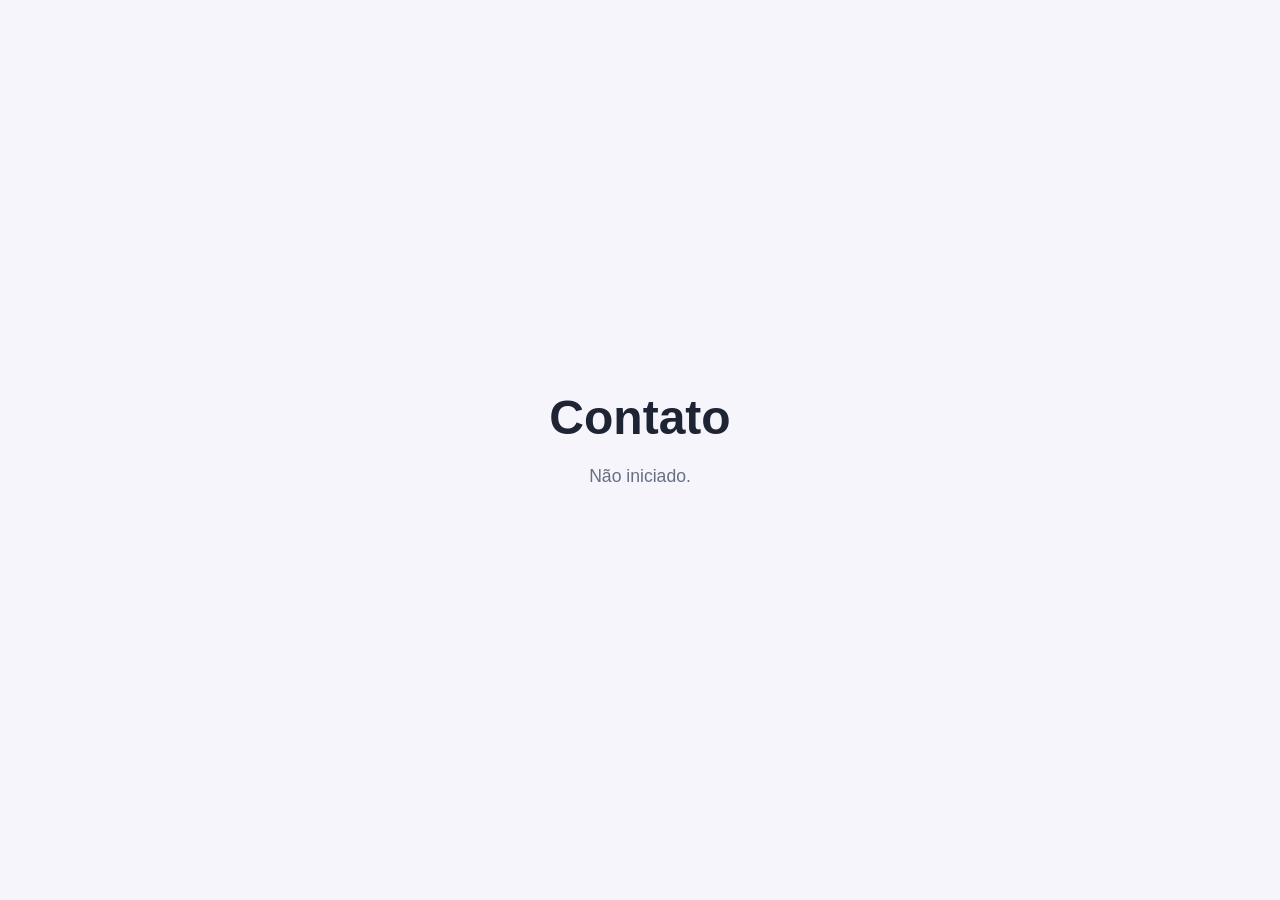
==== contato.html @ c841e660 "pastas de estrutura criadas, renomeação de algumas tags feitas no css e atualizando um pouquinho do " ====
<!DOCTYPE html>
<html lang="pt-BR">
  <head>
    <meta charset="UTF-8" />
    <meta name="viewport" content="width=device-width, initial-scale=1.0" />
    <title>Contato | INCLUI</title>
    <link rel="stylesheet" href="css/style.css" />
  </head>
  <body>
    <main class="pagina-em-construcao">
      <div class="container">
        <h1>Contato</h1>
        <p>Não iniciado.</p>
      </div>
    </main>
  </body>
</html>
---- css/style.css ----
:root {
  --fundo: #f5f5fb;
  --superficie: #ffffff;
  --superficie-alt: #eff4ff;
  --primaria: #4b5ef8;
  --primaria-escura: #2f3ccd;
  --secundaria: #8d70ff;
  --texto: #1e2433;
  --muted: #667085;
  --borda: #e6e8f0;
  --sucesso: #2aa876;
  --sombra: 0 20px 45px rgba(42, 53, 91, 0.08);
}

* { box-sizing: border-box; }
html { scroll-behavior: smooth; }
body {
  margin: 0;
  font-family: Arial, Helvetica, sans-serif;
  background: var(--fundo);
  color: var(--texto);
  line-height: 1.6;
}

a { color: inherit; text-decoration: none; }
img { max-width: 100%; display: block; }
button, input, textarea { font: inherit; }

.container {
  width: min(1120px, calc(100% - 32px));
  margin: 0 auto;
}

.cabecalho {
  position: sticky;
  top: 0;
  z-index: 10;
  background: rgba(255,255,255,0.9);
  backdrop-filter: blur(12px);
  border-bottom: 1px solid var(--borda);
}

.barra-navegacao {
  display: flex;
  align-items: center;
  justify-content: space-between;
  min-height: 82px;
  gap: 20px;
}

.marca {
  display: inline-flex;
  align-items: center;
  gap: 10px;
  font-weight: 800;
  font-size: 1.6rem;
  color: var(--texto);
}

.marca-simbolo {
  width: 22px;
  height: 22px;
  border-radius: 8px;
  background: linear-gradient(135deg, var(--primaria), var(--secundaria));
  display: inline-flex;
  align-items: center;
  justify-content: center;
  color: white;
  font-size: 0.75rem;
}

.links-navegacao {
  display: flex;
  align-items: center;
  gap: 24px;
  flex-wrap: wrap;
}

.links-navegacao a {
  color: var(--muted);
  font-weight: 600;
}

.links-navegacao a:hover,
.links-navegacao a.ativo {
  color: var(--primaria-escura);
}

.botao-navegacao {
  display: inline-flex;
  align-items: center;
  justify-content: center;
  padding: 0.9rem 1.35rem;
  border-radius: 999px;
  font-weight: 700;
  background: var(--primaria);
  color: #fff;
  border: 0;
  box-shadow: var(--sombra);
}

.secao-principal {
  padding: 72px 0 56px;
  background: linear-gradient(180deg, #ffffff 0%, #f3f6ff 100%);
}

.grade-principal {
  display: grid;
  grid-template-columns: 1.1fr 0.9fr;
  gap: 40px;
  align-items: center;
}

.chamada {
  display: inline-block;
  font-size: 0.8rem;
  letter-spacing: 0.12em;
  text-transform: uppercase;
  color: var(--primaria);
  font-weight: 700;
  margin-bottom: 18px;
}

h1, h2, h3, h4 {
  margin: 0 0 16px;
  line-height: 1.1;
}

.titulo-principal {
  font-size: clamp(2.7rem, 5vw, 4.5rem);
  letter-spacing: -0.06em;
}

.texto-principal {
  font-size: 1.08rem;
  color: var(--muted);
  max-width: 56ch;
  margin-bottom: 28px;
}

.acoes {
  display: flex;
  flex-wrap: wrap;
  gap: 14px;
  margin-bottom: 20px;
}

.botao-primario, .botao-secundario {
  display: inline-flex;
  align-items: center;
  justify-content: center;
  min-height: 52px;
  padding: 0 22px;
  border-radius: 14px;
  font-weight: 700;
  transition: transform 0.2s ease;
}

.botao-primario {
  background: var(--primaria);
  color: #fff;
}

.botao-secundario {
  border: 1px solid var(--borda);
  background: var(--superficie);
  color: var(--texto);
}

.botao-primario:hover, .botao-secundario:hover, .botao-navegacao:hover {
  transform: translateY(-1px);
}

.nota-inline {
  display: inline-flex;
  align-items: center;
  gap: 10px;
  color: var(--muted);
  font-size: 0.92rem;
}

.check {
  width: 22px;
  height: 22px;
  border-radius: 50%;
  background: #edf9f3;
  color: var(--sucesso);
  display: inline-flex;
  align-items: center;
  justify-content: center;
  font-weight: 700;
}

.area-visual {
  position: relative;
  background: linear-gradient(135deg, rgba(75,94,248,0.12), rgba(141,112,255,0.18));
  border: 1px solid rgba(75,94,248,0.08);
  border-radius: 28px;
  padding: 26px;
  min-height: 470px;
  box-shadow: var(--sombra);
}

.painel-central {
  background: var(--superficie);
  border: 1px solid var(--borda);
  border-radius: 22px;
  padding: 24px;
  position: absolute;
  left: 50%;
  top: 50%;
  transform: translate(-50%, -50%);
  width: min(82%, 360px);
  box-shadow: var(--sombra);
}

.painel-superior {
  display: flex;
  justify-content: space-between;
  align-items: center;
  margin-bottom: 20px;
}

.selo {
  background: #eef2ff;
  color: var(--primaria);
  padding: 6px 10px;
  border-radius: 999px;
  font-size: 0.72rem;
  font-weight: 700;
}

.status {
  display: inline-flex;
  align-items: center;
  gap: 8px;
  background: #ecfaf3;
  color: var(--sucesso);
  padding: 6px 10px;
  border-radius: 999px;
  font-size: 0.72rem;
  font-weight: 700;
}

.status::before {
  content: "";
  width: 8px;
  height: 8px;
  border-radius: 50%;
  background: var(--sucesso);
}

.ilustracao {
  height: 180px;
  border-radius: 18px;
  background: linear-gradient(180deg, #f5e9ff 0%, #dfe9ff 100%);
  position: relative;
  overflow: hidden;
}

.ilustracao::before {
  content: "";
  position: absolute;
  width: 150px;
  height: 150px;
  background: rgba(255,255,255,0.55);
  border-radius: 50%;
  top: 22px;
  left: 50%;
  transform: translateX(-50%);
}

.ilustracao::after {
  content: "";
  position: absolute;
  width: 220px;
  height: 110px;
  background: rgba(130, 136, 255, 0.28);
  border-radius: 50% 50% 0 0;
  bottom: -16px;
  left: 50%;
  transform: translateX(-50%);
}

.pessoa {
  position: absolute;
  bottom: 16px;
  width: 78px;
  height: 104px;
  border-radius: 20px 20px 14px 14px;
  background: linear-gradient(180deg, #7c8bff, #5b63e8);
}

.pessoa-esquerda { left: 92px; transform: rotate(-9deg); }
.pessoa-direita { right: 92px; transform: rotate(8deg); }
.pessoa::before {
  content: "";
  position: absolute;
  top: -28px;
  left: 18px;
  width: 42px;
  height: 42px;
  background: #f3d1be;
  border-radius: 50%;
}

.titulo-cartao {
  margin: 18px 0 8px;
  font-size: 1.04rem;
  text-align: center;
}

.texto-cartao {
  margin: 0;
  text-align: center;
  color: var(--muted);
  font-size: 0.82rem;
}

.cartao-flutuante {
  position: absolute;
  background: var(--superficie);
  border: 1px solid var(--borda);
  border-radius: 14px;
  padding: 12px 14px;
  box-shadow: var(--sombra);
  display: flex;
  gap: 10px;
  align-items: center;
}

.cartao-esquerdo { top: 28px; right: 18px; }
.cartao-direito { left: 18px; bottom: 42px; }

.icone-flutuante {
  width: 34px;
  height: 34px;
  border-radius: 10px;
  background: #eef2ff;
  color: var(--primaria);
  display: grid;
  place-items: center;
  font-weight: 700;
}

.texto-flutuante strong { display: block; }
.texto-flutuante small { color: var(--muted); }

.secao {
  padding: 72px 0;
}

.fundo-branco { background: #fff; }

.cabecalho-secao {
  display: flex;
  align-items: end;
  justify-content: space-between;
  gap: 24px;
  margin-bottom: 28px;
}

.titulo-secao {
  font-size: clamp(2rem, 3vw, 3rem);
  letter-spacing: -0.05em;
}

.texto-secao {
  max-width: 48ch;
  color: var(--muted);
}

.grade-três {
  display: grid;
  grid-template-columns: repeat(3, minmax(0, 1fr));
  gap: 20px;
}

.cartao-destaque,
.cartao-solucao {
  background: var(--superficie);
  border: 1px solid var(--borda);
  border-radius: 20px;
  box-shadow: 0 10px 25px rgba(42,53,91,0.03);
}

.cartao-destaque {
  padding: 24px;
}

.icone-caixa {
  width: 52px;
  height: 52px;
  border-radius: 14px;
  display: grid;
  place-items: center;
  font-weight: 800;
  margin-bottom: 18px;
}

.purple { background: #ebe8ff; color: var(--primaria); }
.orange { background: #fff0e7; color: #e68a42; }
.green { background: #eafaf2; color: var(--sucesso); }

.cartao-destaque h3 { font-size: 1.2rem; }
.cartao-destaque p { margin: 0; color: var(--muted); }

.grade-solucoes {
  display: grid;
  grid-template-columns: repeat(2, minmax(0, 1fr));
  gap: 22px;
}

.cartao-solucao {
  padding: 26px;
}

.cartao-solucao h3 { margin-bottom: 12px; }
.cartao-solucao p { margin: 0 0 18px; color: var(--muted); }

.meta-solucoes {
  display: flex;
  gap: 12px;
  flex-wrap: wrap;
  color: var(--primaria-escura);
  font-weight: 700;
  font-size: 0.9rem;
}

.pagina-em-construcao {
  min-height: 100vh;
  display: grid;
  place-items: center;
  text-align: center;
  padding: 40px 20px;
}

.pagina-em-construcao h1 {
  font-size: clamp(2rem, 5vw, 3rem);
  margin-bottom: 12px;
}

.pagina-em-construcao p {
  font-size: 1.1rem;
  color: var(--muted);
}

.rodape {
  background: #111827;
  color: rgba(255,255,255,0.8);
  padding: 28px 0;
}

.conteudo-rodape {
  display: flex;
  justify-content: space-between;
  align-items: center;
  gap: 16px;
  flex-wrap: wrap;
}

.links-rodape {
  display: flex;
  gap: 20px;
  flex-wrap: wrap;
}

@media (max-width: 900px) {
  .grade-principal,
  .grade-três,
  .grade-solucoes {
    grid-template-columns: 1fr;
  }

  .cabecalho-secao {
    flex-direction: column;
    align-items: flex-start;
  }

  .links-navegacao {
    display: none;
  }
}

@media (max-width: 560px) {
  .secao-principal { padding-top: 48px; }
  .acoes { flex-direction: column; }
  .botao-primario, .botao-secundario, .botao-navegacao { width: 100%; }
  .painel-central { width: min(88%, 330px); }
  .cartao-esquerdo { top: 18px; right: 10px; }
  .cartao-direito { left: 10px; bottom: 20px; }
}
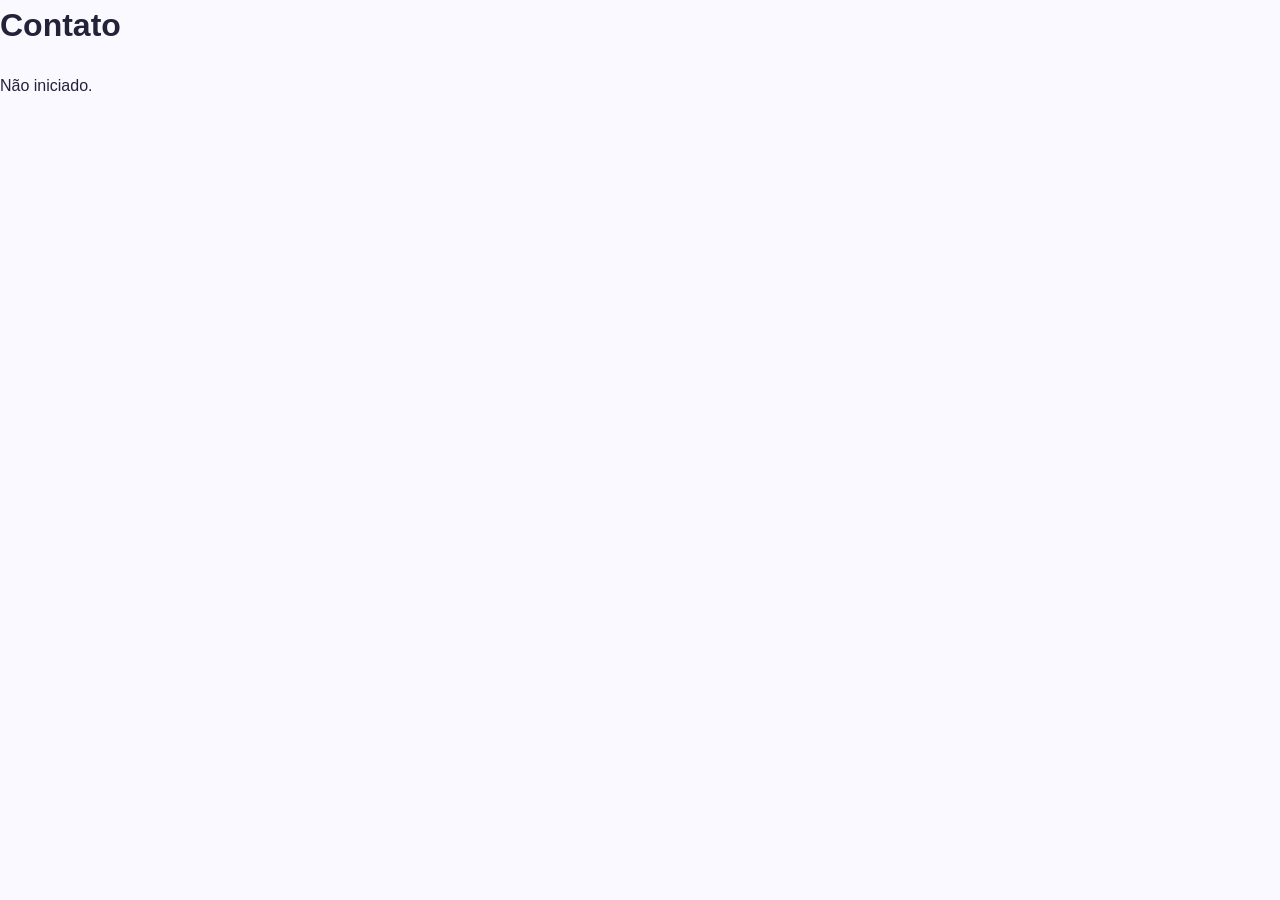
==== commit 19a91e72: "subindo modo escuro validado e funcionando" ====
--- a/contato.html
+++ b/contato.html
@@ -13,5 +13,6 @@
         <p>Não iniciado.</p>
       </div>
     </main>
+    <script src="js/script.js"></script>
   </body>
 </html>
--- a/css/style.css
+++ b/css/style.css
@@ -1,492 +1,2590 @@
 :root {
-  --fundo: #f5f5fb;
+  color-scheme: light;
+  --fundo: #faf9ff;
+  --fundo-alternado: #f1eff9;
   --superficie: #ffffff;
-  --superficie-alt: #eff4ff;
-  --primaria: #4b5ef8;
-  --primaria-escura: #2f3ccd;
-  --secundaria: #8d70ff;
-  --texto: #1e2433;
-  --muted: #667085;
-  --borda: #e6e8f0;
-  --sucesso: #2aa876;
-  --sombra: 0 20px 45px rgba(42, 53, 91, 0.08);
-}
-
-* { box-sizing: border-box; }
-html { scroll-behavior: smooth; }
+  --texto: #242239;
+  --texto-suave: #69677e;
+  --roxo: #7354db;
+  --roxo-escuro: #5738bd;
+  --lavanda: #f0edff;
+  --borda: #e9e6f3;
+  --verde: #268b69;
+  --sombra: 0 24px 70px rgba(49, 37, 100, 0.1);
+}
+
+* {
+  box-sizing: border-box;
+}
+
+html {
+  scroll-behavior: smooth;
+  scroll-padding-top: 100px;
+}
+
 body {
   margin: 0;
-  font-family: Arial, Helvetica, sans-serif;
   background: var(--fundo);
   color: var(--texto);
-  line-height: 1.6;
-}
-
-a { color: inherit; text-decoration: none; }
-img { max-width: 100%; display: block; }
-button, input, textarea { font: inherit; }
-
-.container {
-  width: min(1120px, calc(100% - 32px));
-  margin: 0 auto;
-}
-
-.cabecalho {
+  font: 16px/1.6 "DM Sans", Arial, sans-serif;
+  -webkit-font-smoothing: antialiased;
+}
+
+body,
+button,
+input,
+textarea {
+  font-family: "DM Sans", Arial, sans-serif;
+}
+
+a {
+  color: inherit;
+  text-decoration: none;
+}
+
+button,
+input,
+textarea {
+  font-size: inherit;
+}
+
+svg {
+  display: block;
+}
+
+a:focus-visible,
+button:focus-visible,
+input:focus-visible,
+textarea:focus-visible,
+summary:focus-visible,
+label:has(input:focus-visible) {
+  outline: 3px solid #aa96ff;
+  outline-offset: 4px;
+}
+
+.limite-secao {
+  width: min(1160px, calc(100% - 48px));
+  margin-inline: auto;
+}
+
+.link-pular {
+  position: fixed;
+  z-index: 20;
+  top: 12px;
+  left: 12px;
+  padding: 10px 16px;
+  transform: translateY(-160%);
+  border-radius: 10px;
+  background: var(--texto);
+  color: #fff;
+}
+
+.link-pular:focus {
+  transform: translateY(0);
+}
+
+.cabecalho-site {
   position: sticky;
+  z-index: 10;
   top: 0;
-  z-index: 10;
-  background: rgba(255,255,255,0.9);
-  backdrop-filter: blur(12px);
-  border-bottom: 1px solid var(--borda);
-}
-
-.barra-navegacao {
   display: flex;
+  min-height: 82px;
   align-items: center;
   justify-content: space-between;
-  min-height: 82px;
-  gap: 20px;
+  gap: 32px;
+  padding: 12px max(24px, calc((100vw - 1280px) / 2));
+  border-bottom: 1px solid rgba(233, 230, 243, .85);
+  background: rgba(255, 255, 255, .92);
+  backdrop-filter: blur(16px);
 }
 
 .marca {
   display: inline-flex;
+  flex: 0 0 auto;
+  align-items: center;
+}
+
+.navegacao-principal {
+  display: flex;
+  align-items: center;
+  justify-content: center;
+  gap: clamp(20px, 3.2vw, 46px);
+  color: #5f5d72;
+  font-size: .92rem;
+  font-weight: 600;
+}
+
+.navegacao-principal a,
+.link-cabecalho {
+  transition: color 180ms ease;
+}
+
+.navegacao-principal a:hover,
+.link-cabecalho:hover {
+  color: var(--roxo);
+}
+
+.link-cabecalho {
+  display: inline-flex;
+  align-items: center;
+  gap: 9px;
+  color: var(--roxo-escuro);
+  font-size: .9rem;
+  font-weight: 700;
+  white-space: nowrap;
+}
+
+.link-cabecalho span {
+  font-size: 1.2rem;
+}
+
+.secao-destaque {
+  display: grid;
+  min-height: 660px;
+  grid-template-columns: minmax(0, .92fr) minmax(0, 1.08fr);
+  align-items: center;
+  gap: clamp(48px, 7vw, 100px);
+  padding-block: 74px 92px;
+}
+
+.texto-destaque {
+  position: relative;
+  z-index: 1;
+}
+
+.chamada {
+  display: flex;
   align-items: center;
   gap: 10px;
-  font-weight: 800;
-  font-size: 1.6rem;
-  color: var(--texto);
-}
-
-.marca-simbolo {
-  width: 22px;
-  height: 22px;
-  border-radius: 8px;
-  background: linear-gradient(135deg, var(--primaria), var(--secundaria));
-  display: inline-flex;
-  align-items: center;
-  justify-content: center;
-  color: white;
-  font-size: 0.75rem;
-}
-
-.links-navegacao {
-  display: flex;
-  align-items: center;
-  gap: 24px;
-  flex-wrap: wrap;
-}
-
-.links-navegacao a {
-  color: var(--muted);
-  font-weight: 600;
-}
-
-.links-navegacao a:hover,
-.links-navegacao a.ativo {
-  color: var(--primaria-escura);
-}
-
-.botao-navegacao {
-  display: inline-flex;
-  align-items: center;
-  justify-content: center;
-  padding: 0.9rem 1.35rem;
-  border-radius: 999px;
+  margin: 0 0 20px;
+  color: var(--roxo);
+  font-size: .7rem;
   font-weight: 700;
-  background: var(--primaria);
-  color: #fff;
-  border: 0;
-  box-shadow: var(--sombra);
-}
-
-.secao-principal {
-  padding: 72px 0 56px;
-  background: linear-gradient(180deg, #ffffff 0%, #f3f6ff 100%);
-}
-
-.grade-principal {
-  display: grid;
-  grid-template-columns: 1.1fr 0.9fr;
-  gap: 40px;
-  align-items: center;
-}
-
-.chamada {
-  display: inline-block;
-  font-size: 0.8rem;
-  letter-spacing: 0.12em;
-  text-transform: uppercase;
-  color: var(--primaria);
+  letter-spacing: .13em;
+  line-height: 1.5;
+}
+
+.chamada>span:first-child:not(.brilho-compreensao) {
+  width: 8px;
+  height: 8px;
+  flex: 0 0 auto;
+  border-radius: 50%;
+  background: #9c7dff;
+  box-shadow: 0 0 0 5px #eee9ff;
+}
+
+h1,
+h2,
+h3,
+p {
+  margin-top: 0;
+}
+
+h1,
+h2,
+h3 {
+  font-family: Manrope, "DM Sans", Arial, sans-serif;
+}
+
+.secao-destaque h1 {
+  max-width: 620px;
+  margin-bottom: 22px;
+  font-size: clamp(3rem, 5.4vw, 5rem);
   font-weight: 700;
-  margin-bottom: 18px;
-}
-
-h1, h2, h3, h4 {
-  margin: 0 0 16px;
-  line-height: 1.1;
-}
-
-.titulo-principal {
-  font-size: clamp(2.7rem, 5vw, 4.5rem);
-  letter-spacing: -0.06em;
-}
-
-.texto-principal {
-  font-size: 1.08rem;
-  color: var(--muted);
-  max-width: 56ch;
+  letter-spacing: -.075em;
+  line-height: 1.04;
+}
+
+.secao-destaque h1 span,
+.texto-compreensao h2 span {
+  color: var(--roxo);
+}
+
+.descricao-destaque {
+  max-width: 480px;
   margin-bottom: 28px;
-}
-
-.acoes {
+  color: var(--texto-suave);
+  font-size: 1.05rem;
+  line-height: 1.8;
+}
+
+.acoes-destaque {
   display: flex;
   flex-wrap: wrap;
-  gap: 14px;
-  margin-bottom: 20px;
-}
-
-.botao-primario, .botao-secundario {
+  gap: 12px;
+}
+
+.botao {
   display: inline-flex;
+  min-height: 50px;
   align-items: center;
   justify-content: center;
-  min-height: 52px;
-  padding: 0 22px;
-  border-radius: 14px;
+  gap: 12px;
+  padding: 0 20px;
+  border: 1px solid transparent;
+  border-radius: 13px;
+  font-size: .9rem;
   font-weight: 700;
-  transition: transform 0.2s ease;
+  transition: transform 180ms ease, box-shadow 180ms ease, background 180ms ease;
+}
+
+.botao:hover {
+  transform: translateY(-2px);
 }
 
 .botao-primario {
-  background: var(--primaria);
+  background: var(--roxo);
+  box-shadow: 0 10px 22px rgba(115, 84, 219, .2);
   color: #fff;
 }
 
+.botao-primario:hover {
+  background: var(--roxo-escuro);
+  box-shadow: 0 13px 26px rgba(115, 84, 219, .25);
+}
+
 .botao-secundario {
-  border: 1px solid var(--borda);
-  background: var(--superficie);
+  border-color: var(--borda);
+  background: #fff;
   color: var(--texto);
 }
 
-.botao-primario:hover, .botao-secundario:hover, .botao-navegacao:hover {
-  transform: translateY(-1px);
-}
-
-.nota-inline {
+.icone-reproducao {
+  display: grid;
+  width: 23px;
+  height: 23px;
+  place-items: center;
+  border-radius: 50%;
+  background: var(--lavanda);
+  color: var(--roxo);
+  font-size: .55rem;
+}
+
+.nota-destaque {
+  display: flex;
+  align-items: center;
+  gap: 9px;
+  margin: 24px 0 0;
+  color: var(--texto-suave);
+  font-size: .8rem;
+}
+
+.verificacao-nota {
+  display: grid;
+  width: 21px;
+  height: 21px;
+  flex: 0 0 auto;
+  place-items: center;
+  border-radius: 50%;
+  background: #e6f6ef;
+  color: var(--verde);
+  font-size: .75rem;
+  font-weight: 700;
+}
+
+.visual-destaque {
+  position: relative;
+  display: grid;
+  min-height: 0;
+  grid-template-columns: repeat(2, minmax(0, 1fr));
+  align-content: center;
+  align-items: stretch;
+  gap: 12px;
+  isolation: isolate;
+}
+
+.orbita-visual {
+  position: absolute;
+  z-index: -1;
+  border: 1px solid rgba(133, 111, 219, .13);
+  border-radius: 50%;
+}
+
+.orbita-externa {
+  width: min(100%, 570px);
+  aspect-ratio: 1;
+  background: radial-gradient(circle, rgba(237, 232, 255, .82), rgba(250, 249, 255, 0) 69%);
+}
+
+.orbita-interna {
+  width: min(82%, 430px);
+  aspect-ratio: 1;
+  border-style: dashed;
+}
+
+.cartao-boas-vindas {
+  position: relative;
+  z-index: 1;
+  grid-column: 1 / -1;
+  justify-self: center;
+  width: min(100%, 410px);
+  padding: 23px;
+  border: 1px solid rgba(228, 223, 242, .9);
+  border-radius: 25px;
+  background: rgba(255, 255, 255, .96);
+  box-shadow: var(--sombra);
+}
+
+.topo-boas-vindas {
+  display: flex;
+  align-items: center;
+  justify-content: space-between;
+  gap: 12px;
+  margin-bottom: 17px;
+}
+
+.logo-boas-vindas {
+  display: block;
+  width: 126px;
+  height: 42px;
+  object-fit: contain;
+  object-position: left center;
+}
+
+.status-boas-vindas {
   display: inline-flex;
   align-items: center;
-  gap: 10px;
-  color: var(--muted);
-  font-size: 0.92rem;
-}
-
-.check {
-  width: 22px;
-  height: 22px;
+  gap: 7px;
+  padding: 7px 10px;
+  border-radius: 999px;
+  background: #eef8f3;
+  color: #328364;
+  font-size: .57rem;
+  font-weight: 700;
+  letter-spacing: .06em;
+}
+
+.status-boas-vindas i {
+  width: 7px;
+  height: 7px;
   border-radius: 50%;
-  background: #edf9f3;
-  color: var(--sucesso);
-  display: inline-flex;
-  align-items: center;
-  justify-content: center;
-  font-weight: 700;
-}
-
-.area-visual {
+  background: #45b386;
+}
+
+.ilustracao-pessoas {
   position: relative;
-  background: linear-gradient(135deg, rgba(75,94,248,0.12), rgba(141,112,255,0.18));
-  border: 1px solid rgba(75,94,248,0.08);
-  border-radius: 28px;
-  padding: 26px;
-  min-height: 470px;
-  box-shadow: var(--sombra);
-}
-
-.painel-central {
-  background: var(--superficie);
-  border: 1px solid var(--borda);
-  border-radius: 22px;
-  padding: 24px;
+  height: 208px;
+  overflow: hidden;
+  border-radius: 18px;
+  background: linear-gradient(145deg, #f3edff, #e6eaff);
+}
+
+.sol-ilustracao {
   position: absolute;
+  top: 25px;
   left: 50%;
-  top: 50%;
-  transform: translate(-50%, -50%);
-  width: min(82%, 360px);
-  box-shadow: var(--sombra);
-}
-
-.painel-superior {
-  display: flex;
-  justify-content: space-between;
-  align-items: center;
-  margin-bottom: 20px;
-}
-
-.selo {
-  background: #eef2ff;
-  color: var(--primaria);
-  padding: 6px 10px;
-  border-radius: 999px;
-  font-size: 0.72rem;
-  font-weight: 700;
-}
-
-.status {
-  display: inline-flex;
-  align-items: center;
-  gap: 8px;
-  background: #ecfaf3;
-  color: var(--sucesso);
-  padding: 6px 10px;
-  border-radius: 999px;
-  font-size: 0.72rem;
-  font-weight: 700;
-}
-
-.status::before {
-  content: "";
-  width: 8px;
-  height: 8px;
+  width: 128px;
+  height: 128px;
+  transform: translateX(-50%);
   border-radius: 50%;
-  background: var(--sucesso);
-}
-
-.ilustracao {
-  height: 180px;
-  border-radius: 18px;
-  background: linear-gradient(180deg, #f5e9ff 0%, #dfe9ff 100%);
-  position: relative;
-  overflow: hidden;
-}
-
-.ilustracao::before {
-  content: "";
+  background: rgba(255, 255, 255, .68);
+}
+
+.colina {
   position: absolute;
-  width: 150px;
-  height: 150px;
-  background: rgba(255,255,255,0.55);
-  border-radius: 50%;
-  top: 22px;
-  left: 50%;
-  transform: translateX(-50%);
-}
-
-.ilustracao::after {
-  content: "";
-  position: absolute;
-  width: 220px;
-  height: 110px;
-  background: rgba(130, 136, 255, 0.28);
+  right: -8%;
+  bottom: -66px;
+  left: -8%;
+  height: 154px;
   border-radius: 50% 50% 0 0;
-  bottom: -16px;
-  left: 50%;
-  transform: translateX(-50%);
+  background: rgba(142, 128, 222, .17);
 }
 
 .pessoa {
   position: absolute;
-  bottom: 16px;
-  width: 78px;
-  height: 104px;
-  border-radius: 20px 20px 14px 14px;
-  background: linear-gradient(180deg, #7c8bff, #5b63e8);
-}
-
-.pessoa-esquerda { left: 92px; transform: rotate(-9deg); }
-.pessoa-direita { right: 92px; transform: rotate(8deg); }
-.pessoa::before {
-  content: "";
+  z-index: 1;
+  bottom: 0;
+  width: 83px;
+  height: 93px;
+  border-radius: 30px 30px 8px 8px;
+  background: linear-gradient(160deg, #9680f2, #6e5ad5);
+}
+
+.pessoa-um {
+  left: calc(50% - 100px);
+  transform: rotate(-5deg);
+}
+
+.pessoa-dois {
+  right: calc(50% - 100px);
+  transform: rotate(5deg);
+  background: linear-gradient(160deg, #7d8ee9, #596cc8);
+}
+
+.pessoa i {
   position: absolute;
-  top: -28px;
-  left: 18px;
-  width: 42px;
-  height: 42px;
-  background: #f3d1be;
+  top: -34px;
+  left: 50%;
+  width: 55px;
+  height: 55px;
+  transform: translateX(-50%);
   border-radius: 50%;
-}
-
-.titulo-cartao {
-  margin: 18px 0 8px;
-  font-size: 1.04rem;
+  background: #f2d5bf;
+}
+
+.pessoa-dois i {
+  background: #e8c3a9;
+}
+
+.coracao {
+  position: absolute;
+  z-index: 2;
+  top: 36px;
+  right: 68px;
+  color: #e487aa;
+  font-size: 1.8rem;
+}
+
+.saudacao-boas-vindas {
+  margin: 17px 0 4px;
+  font-family: Manrope, Arial, sans-serif;
+  font-size: 1.03rem;
+  font-weight: 800;
+  letter-spacing: -.035em;
   text-align: center;
 }
 
-.texto-cartao {
-  margin: 0;
+.saudacao-boas-vindas span {
+  color: #e5a84e;
+}
+
+.pergunta-boas-vindas {
+  margin-bottom: 14px;
+  color: var(--texto-suave);
+  font-size: .78rem;
   text-align: center;
-  color: var(--muted);
-  font-size: 0.82rem;
+}
+
+.escolhas-boas-vindas {
+  display: grid;
+  grid-template-columns: repeat(3, minmax(0, 1fr));
+  gap: 7px;
+}
+
+.escolhas-boas-vindas span {
+  display: flex;
+  min-height: 37px;
+  align-items: center;
+  justify-content: center;
+  gap: 5px;
+  border: 1px solid #eeebf7;
+  border-radius: 9px;
+  color: #66637b;
+  font-size: .6rem;
+  font-weight: 600;
+  white-space: nowrap;
+}
+
+.escolhas-boas-vindas b {
+  color: var(--roxo);
+  font-size: .85rem;
+}
+
+.progresso-boas-vindas {
+  height: 4px;
+  margin-top: 15px;
+  overflow: hidden;
+  border-radius: 99px;
+  background: #efedf5;
+}
+
+.progresso-boas-vindas span {
+  display: block;
+  width: 62%;
+  height: 100%;
+  border-radius: inherit;
+  background: linear-gradient(90deg, #a18afa, #7154d7);
 }
 
 .cartao-flutuante {
+  position: relative;
+  z-index: 2;
+  display: flex;
+  min-width: 0;
+  max-width: none;
+  align-items: center;
+  gap: 9px;
+  padding: 11px 12px;
+  border: 1px solid rgba(233, 230, 243, .95);
+  border-radius: 15px;
+  background: rgba(255, 255, 255, .97);
+  box-shadow: 0 10px 24px rgba(49, 37, 100, .08);
+}
+
+.cartao-audio,
+.cartao-libras {
+  inset: auto;
+}
+
+.cartao-flutuante>span:nth-child(2) {
+  min-width: 0;
+  flex: 1;
+}
+
+.icone-flutuante {
+  display: grid;
+  width: 37px;
+  height: 37px;
+  flex: 0 0 auto;
+  place-items: center;
+  border-radius: 11px;
+  font-size: 1.1rem;
+}
+
+.icone-audio {
+  background: #f1edff;
+  color: #7154d7;
+}
+
+.icone-libras {
+  background: #eaf3ff;
+  color: #5478c8;
+}
+
+.cartao-flutuante strong,
+.cartao-flutuante small {
+  display: block;
+}
+
+.cartao-flutuante strong {
+  font-size: .72rem;
+  line-height: 1.4;
+  overflow-wrap: anywhere;
+}
+
+.cartao-flutuante small {
+  margin-top: 2px;
+  color: var(--texto-suave);
+  font-size: .62rem;
+  line-height: 1.4;
+  overflow-wrap: anywhere;
+}
+
+.confirmacao-flutuante {
+  display: grid;
+  width: 19px;
+  height: 19px;
+  flex: 0 0 auto;
+  place-items: center;
+  margin-left: auto;
+  border-radius: 50%;
+  background: #eaf7f0;
+  color: var(--verde);
+  font-size: .7rem;
+}
+
+.estrela-decorativa {
   position: absolute;
-  background: var(--superficie);
-  border: 1px solid var(--borda);
-  border-radius: 14px;
-  padding: 12px 14px;
-  box-shadow: var(--sombra);
-  display: flex;
-  gap: 10px;
-  align-items: center;
-}
-
-.cartao-esquerdo { top: 28px; right: 18px; }
-.cartao-direito { left: 18px; bottom: 42px; }
-
-.icone-flutuante {
-  width: 34px;
-  height: 34px;
-  border-radius: 10px;
-  background: #eef2ff;
-  color: var(--primaria);
-  display: grid;
-  place-items: center;
-  font-weight: 700;
-}
-
-.texto-flutuante strong { display: block; }
-.texto-flutuante small { color: var(--muted); }
-
-.secao {
-  padding: 72px 0;
-}
-
-.fundo-branco { background: #fff; }
-
-.cabecalho-secao {
+  color: #a38cf4;
+}
+
+.estrela-um {
+  top: 77px;
+  left: 34px;
+  font-size: 1.15rem;
+}
+
+.estrela-dois {
+  right: 24px;
+  bottom: 85px;
+  color: #e9ad67;
+  font-size: 1.3rem;
+}
+
+.cabecalho-secao,
+.cabecalho-servicos,
+.cabecalho-caminhos {
   display: flex;
   align-items: end;
   justify-content: space-between;
-  gap: 24px;
-  margin-bottom: 28px;
-}
-
-.titulo-secao {
-  font-size: clamp(2rem, 3vw, 3rem);
-  letter-spacing: -0.05em;
-}
-
-.texto-secao {
-  max-width: 48ch;
-  color: var(--muted);
-}
-
-.grade-três {
+  gap: 32px;
+  margin-bottom: 32px;
+}
+
+.cabecalho-secao .chamada,
+.cabecalho-servicos .chamada,
+.cabecalho-caminhos .chamada {
+  margin-bottom: 12px;
+}
+
+.cabecalho-secao h2,
+.cabecalho-servicos h2,
+.cabecalho-caminhos h2 {
+  max-width: 650px;
+  margin-bottom: 0;
+  font-size: clamp(2rem, 3.7vw, 3rem);
+  letter-spacing: -.065em;
+  line-height: 1.12;
+}
+
+.introducao-secao,
+.introducao-servicos,
+.cabecalho-caminhos>p {
+  margin: 0;
+  color: var(--texto-suave);
+  font-size: .9rem;
+}
+
+.seletor-tema {
+  display: flex;
+  align-items: center;
+  gap: 10px;
+  margin: 0;
+  padding: 0;
+  border: 0;
+}
+
+.seletor-tema legend {
+  float: left;
+  margin-right: auto;
+  font-size: .88rem;
+  font-weight: 700;
+  white-space: nowrap;
+}
+
+.seletor-tema p {
+  display: none;
+}
+
+.seletor-tema label {
+  position: relative;
+  display: inline-flex;
+  min-height: 38px;
+  align-items: center;
+  gap: 6px;
+  padding: 6px 9px;
+  border: 1px solid var(--borda);
+  border-radius: 10px;
+  background: var(--superficie);
+  font-size: .78rem;
+  font-weight: 600;
+  cursor: pointer;
+}
+
+.seletor-tema label:has(input:checked) {
+  border-color: var(--roxo);
+  background: var(--lavanda);
+  color: var(--texto);
+}
+
+.seletor-tema input {
+  width: 14px;
+  height: 14px;
+  accent-color: var(--roxo);
+}
+
+.controle-tamanho-fonte {
+  display: flex;
+  min-height: 72px;
+  align-items: center;
+  justify-content: space-between;
+  gap: 18px;
+  margin-block: 14px;
+  padding: 12px 16px;
+  border: 1px solid var(--borda);
+  border-radius: 14px;
+  background: var(--superficie);
+}
+
+.controle-tamanho-fonte strong,
+.controle-tamanho-fonte small {
+  display: block;
+}
+
+.controle-tamanho-fonte strong {
+  font-size: .9rem;
+  white-space: nowrap;
+}
+
+.controle-tamanho-fonte small {
+  margin-top: 2px;
+  color: var(--texto-suave);
+  font-size: .75rem;
+}
+
+.botoes-tamanho-fonte {
+  display: inline-flex;
+  align-items: center;
+  gap: 10px;
+}
+
+.botoes-tamanho-fonte button {
+  display: grid;
+  width: 44px;
+  height: 40px;
+  place-items: center;
+  border: 1px solid var(--borda);
+  border-radius: 9px;
+  background: var(--superficie);
+  color: var(--texto);
+  font-size: 1.15rem;
+  font-weight: 700;
+  cursor: pointer;
+}
+
+.botoes-tamanho-fonte button:hover {
+  border-color: var(--roxo);
+  background: var(--lavanda);
+}
+
+.botoes-tamanho-fonte output {
+  min-width: 46px;
+  color: var(--texto-suave);
+  font-size: .8rem;
+  text-align: center;
+}
+
+.grade-preferencias {
   display: grid;
   grid-template-columns: repeat(3, minmax(0, 1fr));
-  gap: 20px;
-}
-
-.cartao-destaque,
-.cartao-solucao {
+  gap: 14px;
+  margin: 0;
+  padding: 0;
+  border: 0;
+}
+
+.visualmente-oculto {
+  position: absolute;
+  width: 1px;
+  height: 1px;
+  overflow: hidden;
+  clip: rect(0, 0, 0, 0);
+  white-space: nowrap;
+  clip-path: inset(50%);
+}
+
+.cartao-acessibilidade {
+  position: relative;
+  display: flex;
+  min-height: 92px;
+  align-items: center;
+  gap: 13px;
+  padding: 12px 74px 12px 12px;
+  border: 1px solid var(--borda);
+  border-radius: 12px;
   background: var(--superficie);
+  cursor: pointer;
+  transition: border-color 180ms ease, background 180ms ease;
+}
+
+.cartao-acessibilidade:hover {
+  border-color: #c9baf8;
+}
+
+.cartao-acessibilidade:has(input:checked) {
+  border-color: var(--roxo);
+  background: var(--lavanda);
+}
+
+.cartao-acessibilidade input {
+  position: absolute;
+  z-index: 2;
+  top: 50%;
+  right: 14px;
+  width: 46px;
+  height: 28px;
+  margin: 0;
+  transform: translateY(-50%);
+  opacity: 0;
+  cursor: pointer;
+}
+
+.cartao-acessibilidade:has(input:focus-visible) {
+  outline: 3px solid #aa96ff;
+  outline-offset: 3px;
+}
+
+.interruptor {
+  position: absolute;
+  top: 50%;
+  right: 16px;
+  width: 42px;
+  height: 24px;
+  transform: translateY(-50%);
+  border: 1px solid #9793a5;
+  border-radius: 999px;
+  background: #e7e5ed;
+  pointer-events: none;
+  transition: background 160ms ease, border-color 160ms ease;
+}
+
+.interruptor::after {
+  position: absolute;
+  top: 2px;
+  left: 2px;
+  width: 18px;
+  height: 18px;
+  border-radius: 50%;
+  background: #fff;
+  box-shadow: 0 1px 3px rgba(0, 0, 0, .2);
+  content: "";
+  transition: transform 160ms ease;
+}
+
+.cartao-acessibilidade:has(input:checked) .interruptor {
+  border-color: var(--roxo-escuro);
+  background: var(--roxo-escuro);
+}
+
+.cartao-acessibilidade:has(input:checked) .interruptor::after {
+  transform: translateX(18px);
+}
+
+.icone-preferencia {
+  display: grid;
+  width: 42px;
+  height: 42px;
+  place-items: center;
+  border-radius: 13px;
+}
+
+.icone-preferencia svg {
+  width: 22px;
+  height: 22px;
+  fill: none;
+  stroke: currentColor;
+  stroke-linecap: round;
+  stroke-linejoin: round;
+  stroke-width: 1.7;
+}
+
+.icone-preferencia-audio {
+  background: #f0ecff;
+  color: #7557dc;
+}
+
+.icone-preferencia-libras {
+  background: #eaf3ff;
+  color: #5478c8;
+}
+
+.icone-preferencia-visao {
+  background: #e8f7f1;
+  color: #399475;
+}
+
+.icone-preferencia-simples {
+  background: #fff2e5;
+  color: #d78a3f;
+}
+
+.icone-preferencia-daltonismo {
+  background: #e6f3ff;
+  color: #075b9c;
+}
+
+.icone-preferencia-contraste {
+  background: #eee9ff;
+  color: #5738bd;
+}
+
+.icone-preferencia-espacamento {
+  background: #fff0e5;
+  color: #a35300;
+}
+
+.sigla-icone {
+  font-size: .86rem;
+  font-weight: 800;
+}
+
+.icone-preferencia-teclado {
+  background: #eaf4fb;
+  color: #39789c;
+}
+
+.icone-preferencia-calma {
+  background: #fceef3;
+  color: #bb6284;
+}
+
+.texto-preferencia strong,
+.texto-preferencia small {
+  display: block;
+}
+
+.texto-preferencia {
+  min-width: 0;
+}
+
+.texto-preferencia strong {
+  margin: 0 0 3px;
+  font-family: Manrope, "DM Sans", Arial, sans-serif;
+  font-size: .88rem;
+  letter-spacing: -.025em;
+}
+
+.texto-preferencia small {
+  color: var(--texto-suave);
+  font-size: .73rem;
+  line-height: 1.45;
+}
+
+.acoes-acessibilidade {
+  display: flex;
+  flex-wrap: wrap;
+  align-items: center;
+  gap: 10px;
+  margin-top: 20px;
+}
+
+.acoes-acessibilidade .botao {
+  min-height: 44px;
+  cursor: pointer;
+}
+
+.acoes-acessibilidade .botao:disabled {
+  cursor: not-allowed;
+  opacity: .55;
+}
+
+.nota-privacidade {
+  max-width: 760px;
+  margin: 20px 0 0;
+  color: var(--texto-suave);
+  font-size: .82rem;
+  line-height: 1.7;
+}
+
+.acoes-acessibilidade .nota-privacidade {
+  flex-basis: 100%;
+  margin: 2px 0 0;
+}
+
+.painel-acessibilidade {
+  width: min(780px, calc(100% - 32px));
+  max-width: none;
+  max-height: min(88vh, 900px);
+  margin: auto;
+  overflow: auto;
+  padding: 28px;
   border: 1px solid var(--borda);
   border-radius: 20px;
-  box-shadow: 0 10px 25px rgba(42,53,91,0.03);
-}
-
-.cartao-destaque {
+  background: var(--fundo);
+  color: var(--texto);
+  box-shadow: 0 28px 100px rgba(27, 22, 55, .3);
+}
+
+.painel-acessibilidade[open] {
+  display: block;
+}
+
+.painel-acessibilidade::backdrop {
+  background: rgba(25, 21, 43, .62);
+  backdrop-filter: blur(4px);
+}
+
+.painel-acessibilidade .cabecalho-secao {
+  align-items: flex-start;
+  gap: 16px;
+  margin: 0 44px 18px 0;
+}
+
+.painel-acessibilidade .cabecalho-secao h2 {
+  font-size: clamp(1.6rem, 3vw, 2.1rem);
+}
+
+.painel-acessibilidade .introducao-secao {
+  max-width: 240px;
+  font-size: .8rem;
+}
+
+.fechar-acessibilidade {
+  position: sticky;
+  z-index: 2;
+  top: 0;
+  float: right;
+  display: grid;
+  width: 40px;
+  height: 40px;
+  place-items: center;
+  margin: -14px -14px 0 0;
+  border: 1px solid var(--borda);
+  border-radius: 50%;
+  background: var(--superficie);
+  color: var(--texto);
+  font-size: 1.6rem;
+  line-height: 1;
+  cursor: pointer;
+}
+
+.painel-acessibilidade .grade-preferencias {
+  grid-template-columns: repeat(2, minmax(0, 1fr));
+  gap: 8px;
+}
+
+.painel-acessibilidade .seletor-tema {
+  margin-bottom: 12px;
+}
+
+.painel-acessibilidade .acoes-acessibilidade {
+  margin-top: 12px;
+}
+
+.painel-acessibilidade .acoes-acessibilidade {
+  margin-top: 16px;
+}
+
+.botao-acessibilidade-flutuante {
+  position: fixed;
+  z-index: 12;
+  right: 22px;
+  bottom: 22px;
+  display: inline-flex;
+  min-height: 54px;
+  align-items: center;
+  justify-content: center;
+  gap: 9px;
+  padding: 0 19px;
+  border: 0;
+  border-radius: 999px;
+  background: var(--roxo-escuro);
+  box-shadow: 0 8px 26px rgba(49, 37, 100, .25);
+  color: #fff;
+  font: 700 .88rem "DM Sans", Arial, sans-serif;
+  cursor: pointer;
+}
+
+.botao-acessibilidade-flutuante:hover {
+  transform: translateY(-2px);
+}
+
+.botao-acessibilidade-flutuante span {
+  font-size: 1.15rem;
+}
+
+.secao-servicos {
+  padding-block: 82px 92px;
+  background: #f1eff9;
+}
+
+.cabecalho-servicos {
+  margin-bottom: 28px;
+}
+
+.busca-servicos {
+  display: flex;
+  min-height: 62px;
+  align-items: center;
+  gap: 14px;
+  margin-bottom: 20px;
+  padding: 0 18px;
+  border: 1px solid #e6e2f0;
+  border-radius: 15px;
+  background: #fff;
+  box-shadow: 0 8px 24px rgba(49, 37, 100, .04);
+}
+
+.busca-servicos>svg {
+  width: 21px;
+  height: 21px;
+  flex: 0 0 auto;
+  fill: none;
+  stroke: #817d94;
+  stroke-linecap: round;
+  stroke-width: 1.8;
+}
+
+.busca-servicos input {
+  width: 100%;
+  min-width: 0;
+  height: 58px;
+  border: 0;
+  outline: 0;
+  background: transparent;
+  color: var(--texto);
+  font-size: .9rem;
+}
+
+.busca-servicos input::placeholder {
+  color: #a09cad;
+}
+
+.dica-busca {
+  flex: 0 0 auto;
+  color: #918ca3;
+  font-size: .73rem;
+}
+
+.grade-servicos {
+  display: grid;
+  grid-template-columns: repeat(2, minmax(0, 1fr));
+  gap: 14px;
+}
+
+.cartao-servico {
+  display: flex;
+  min-height: 144px;
+  align-items: center;
+  gap: 17px;
+  padding: 22px;
+  border: 1px solid rgba(230, 226, 240, .9);
+  border-radius: 17px;
+  background: #fff;
+  transition: transform 180ms ease, box-shadow 180ms ease;
+}
+
+.cartao-servico:hover {
+  transform: translateY(-3px);
+  box-shadow: 0 14px 32px rgba(49, 37, 100, .08);
+}
+
+.icone-servico {
+  display: grid;
+  width: 50px;
+  height: 50px;
+  flex: 0 0 auto;
+  place-items: center;
+  border-radius: 15px;
+}
+
+.icone-servico svg,
+.icone-documento-exemplo svg {
+  width: 25px;
+  height: 25px;
+  fill: none;
+  stroke: currentColor;
+  stroke-linecap: round;
+  stroke-linejoin: round;
+  stroke-width: 1.6;
+}
+
+.icone-documentos {
+  background: #f0edff;
+  color: #7053d2;
+}
+
+.icone-beneficios {
+  background: #fff0f2;
+  color: #ce657e;
+}
+
+.icone-saude {
+  background: #e9f7f1;
+  color: #319174;
+}
+
+.icone-trabalho {
+  background: #fff3e6;
+  color: #d48a43;
+}
+
+.texto-servico {
+  min-width: 0;
+  flex: 1;
+}
+
+.categoria-servico {
+  display: block;
+  margin-bottom: 5px;
+  color: var(--roxo);
+  font-size: .61rem;
+  font-weight: 700;
+  letter-spacing: .1em;
+}
+
+.texto-servico h3 {
+  margin-bottom: 4px;
+  font-size: 1rem;
+  letter-spacing: -.035em;
+}
+
+.texto-servico p {
+  margin: 0;
+  color: var(--texto-suave);
+  font-size: .78rem;
+}
+
+.seta-servico {
+  align-self: flex-start;
+  color: #9893aa;
+  font-size: 1.1rem;
+}
+
+.secao-compreensao {
+  display: grid;
+  grid-template-columns: minmax(0, .9fr) minmax(0, 1.1fr);
+  align-items: center;
+  gap: clamp(44px, 8vw, 105px);
+  padding-block: 100px;
+}
+
+.brilho-compreensao {
+  font-size: 1rem;
+}
+
+.texto-compreensao h2 {
+  margin-bottom: 18px;
+  font-size: clamp(2.4rem, 4.3vw, 3.8rem);
+  letter-spacing: -.075em;
+  line-height: 1.08;
+}
+
+.descricao-compreensao {
+  max-width: 470px;
+  margin-bottom: 22px;
+  color: var(--texto-suave);
+  font-size: .93rem;
+  line-height: 1.8;
+}
+
+.beneficios-compreensao {
+  display: grid;
+  gap: 11px;
+  margin: 0;
+  padding: 0;
+  list-style: none;
+}
+
+.beneficios-compreensao li {
+  display: flex;
+  align-items: center;
+  gap: 10px;
+  font-size: .83rem;
+  font-weight: 600;
+}
+
+.beneficios-compreensao li span {
+  display: grid;
+  width: 20px;
+  height: 20px;
+  flex: 0 0 auto;
+  place-items: center;
+  border-radius: 50%;
+  background: #e8f6ef;
+  color: var(--verde);
+  font-size: .7rem;
+}
+
+.demonstracao-compreensao {
   padding: 24px;
-}
-
-.icone-caixa {
-  width: 52px;
-  height: 52px;
-  border-radius: 14px;
-  display: grid;
+  border: 1px solid var(--borda);
+  border-radius: 22px;
+  background: #fff;
+  box-shadow: var(--sombra);
+}
+
+.cabecalho-exemplo {
+  display: flex;
+  align-items: center;
+  gap: 12px;
+  margin-bottom: 18px;
+}
+
+.icone-documento-exemplo {
+  display: grid;
+  width: 44px;
+  height: 44px;
+  flex: 0 0 auto;
   place-items: center;
+  border-radius: 13px;
+  background: #f0edff;
+  color: var(--roxo);
+}
+
+.titulo-exemplo {
+  flex: 1;
+}
+
+.titulo-exemplo strong,
+.titulo-exemplo small {
+  display: block;
+}
+
+.titulo-exemplo strong {
+  font-size: .9rem;
+}
+
+.titulo-exemplo small {
+  margin-top: 2px;
+  color: var(--texto-suave);
+  font-size: .72rem;
+}
+
+.brilho-exemplo {
+  color: #a48df0;
+}
+
+.demonstracao-compreensao textarea {
+  display: block;
+  width: 100%;
+  min-height: 120px;
+  resize: vertical;
+  padding: 14px;
+  border: 1px solid var(--borda);
+  border-radius: 12px;
+  background: #fcfbff;
+  color: var(--texto);
+  font-size: .83rem;
+  line-height: 1.6;
+}
+
+.demonstracao-compreensao textarea::placeholder {
+  color: #9995a9;
+}
+
+.detalhes-exemplo {
+  margin-block: 13px;
+  color: var(--texto-suave);
+  font-size: .76rem;
+}
+
+.detalhes-exemplo summary {
+  width: fit-content;
+  color: var(--roxo-escuro);
+  cursor: pointer;
+  font-weight: 700;
+}
+
+.detalhes-exemplo p {
+  margin: 10px 0 0;
+  padding: 12px;
+  border-radius: 10px;
+  background: #f7f5fc;
+  line-height: 1.7;
+}
+
+.botao-explicar {
+  width: 100%;
+  min-height: 46px;
+  border: 0;
+  font-family: inherit;
+  cursor: not-allowed;
+  opacity: .65;
+}
+
+.botao-explicar:hover {
+  transform: none;
+}
+
+.observacao-exemplo {
+  margin: 10px 0 0;
+  color: #858195;
+  font-size: .68rem;
+  text-align: center;
+}
+
+.secao-caminhos {
+  padding-block: 82px 96px;
+  background: #f1eff9;
+}
+
+.cabecalho-caminhos h2 {
+  margin-bottom: 0;
+}
+
+.grade-caminhos {
+  display: grid;
+  grid-template-columns: repeat(4, minmax(0, 1fr));
+  gap: 14px;
+}
+
+.cartao-caminho {
+  position: relative;
+  min-height: 220px;
+  padding: 23px;
+  border: 1px solid rgba(230, 226, 240, .9);
+  border-radius: 18px;
+  background: #fff;
+}
+
+.numero-caminho {
+  position: absolute;
+  top: 20px;
+  right: 20px;
+  color: #b6b1c5;
+  font-size: .67rem;
+  font-weight: 700;
+  letter-spacing: .1em;
+}
+
+.icone-caminho {
+  display: grid;
+  width: 48px;
+  height: 48px;
+  place-items: center;
+  margin-bottom: 24px;
+  border-radius: 15px;
+  background: #f0edff;
+  color: var(--roxo);
+  font-size: 1.2rem;
+}
+
+.icone-caminho-libras {
+  background: #eaf3ff;
+  color: #5478c8;
+}
+
+.icone-caminho-simples {
+  background: #fff3e6;
+  color: #d48a43;
+}
+
+.icone-caminho-escolha {
+  background: #e9f7f1;
+  color: #319174;
+}
+
+.cartao-caminho h3 {
+  margin-bottom: 8px;
+  font-size: 1rem;
+  letter-spacing: -.04em;
+}
+
+.cartao-caminho p {
+  margin: 0;
+  color: var(--texto-suave);
+  font-size: .78rem;
+  line-height: 1.7;
+}
+
+.secao-encerramento {
+  display: grid;
+  grid-template-columns: auto minmax(0, 1fr) auto;
+  align-items: center;
+  gap: 25px;
+  margin-block: 82px;
+  padding: 35px 40px;
+  border-radius: 23px;
+  background: linear-gradient(115deg, #6f53d1, #8b70e2);
+  color: #fff;
+}
+
+.simbolo-encerramento {
+  position: relative;
+  display: grid;
+  width: 58px;
+  height: 58px;
+  place-items: center;
+  border: 1px solid rgba(255, 255, 255, .3);
+  border-radius: 18px;
+  background: rgba(255, 255, 255, .12);
+  font-family: Manrope, Arial, sans-serif;
+  font-size: 1.65rem;
   font-weight: 800;
-  margin-bottom: 18px;
-}
-
-.purple { background: #ebe8ff; color: var(--primaria); }
-.orange { background: #fff0e7; color: #e68a42; }
-.green { background: #eafaf2; color: var(--sucesso); }
-
-.cartao-destaque h3 { font-size: 1.2rem; }
-.cartao-destaque p { margin: 0; color: var(--muted); }
-
-.grade-solucoes {
-  display: grid;
-  grid-template-columns: repeat(2, minmax(0, 1fr));
-  gap: 22px;
-}
-
-.cartao-solucao {
-  padding: 26px;
-}
-
-.cartao-solucao h3 { margin-bottom: 12px; }
-.cartao-solucao p { margin: 0 0 18px; color: var(--muted); }
-
-.meta-solucoes {
-  display: flex;
-  gap: 12px;
-  flex-wrap: wrap;
-  color: var(--primaria-escura);
-  font-weight: 700;
-  font-size: 0.9rem;
-}
-
-.pagina-em-construcao {
-  min-height: 100vh;
-  display: grid;
-  place-items: center;
-  text-align: center;
-  padding: 40px 20px;
-}
-
-.pagina-em-construcao h1 {
-  font-size: clamp(2rem, 5vw, 3rem);
-  margin-bottom: 12px;
-}
-
-.pagina-em-construcao p {
-  font-size: 1.1rem;
-  color: var(--muted);
-}
-
-.rodape {
-  background: #111827;
-  color: rgba(255,255,255,0.8);
-  padding: 28px 0;
+}
+
+.simbolo-encerramento i {
+  position: absolute;
+  right: 7px;
+  bottom: 7px;
+  width: 7px;
+  height: 7px;
+  border-radius: 50%;
+  background: #d3c4ff;
+}
+
+.texto-encerramento .chamada {
+  margin-bottom: 8px;
+  color: #e4dcff;
+}
+
+.texto-encerramento h2 {
+  max-width: 650px;
+  margin: 0;
+  font-size: clamp(1.35rem, 2.5vw, 2rem);
+  letter-spacing: -.05em;
+  line-height: 1.25;
+}
+
+.botao-claro {
+  min-width: 150px;
+  background: #fff;
+  color: var(--roxo-escuro);
+  white-space: nowrap;
+}
+
+.botao-claro:hover {
+  box-shadow: 0 10px 24px rgba(41, 28, 91, .18);
+}
+
+.rodape-site {
+  border-top: 1px solid var(--borda);
+  background: #fff;
 }
 
 .conteudo-rodape {
   display: flex;
+  min-height: 110px;
+  align-items: center;
   justify-content: space-between;
-  align-items: center;
+  gap: 24px;
+  padding-block: 20px;
+}
+
+.slogan-rodape,
+.observacao-rodape {
+  margin: 0;
+  color: var(--texto-suave);
+  font-size: .75rem;
+}
+
+.navegacao-rodape {
+  display: flex;
+  flex-wrap: wrap;
+  gap: 18px;
+  color: #5f5d72;
+  font-size: .75rem;
+  font-weight: 600;
+}
+
+.navegacao-rodape a:hover {
+  color: var(--roxo);
+}
+
+.observacao-rodape span {
+  color: #d66f93;
+}
+
+@media (max-width: 1000px) {
+  .cabecalho-site {
+    gap: 20px;
+  }
+
+  .navegacao-principal {
+    gap: 18px;
+    font-size: .84rem;
+  }
+
+  .secao-destaque {
+    min-height: 600px;
+    gap: 36px;
+  }
+
+  .grade-preferencias,
+  .grade-caminhos {
+    grid-template-columns: repeat(2, minmax(0, 1fr));
+  }
+}
+
+@media (max-width: 740px) {
+  html {
+    scroll-padding-top: 20px;
+  }
+
+  .limite-secao {
+    width: min(100% - 36px, 560px);
+  }
+
+  .cabecalho-site {
+    position: relative;
+    min-height: 72px;
+    flex-wrap: wrap;
+    gap: 12px 20px;
+    padding: 12px 18px;
+  }
+
+  .navegacao-principal {
+    order: 3;
+    width: 100%;
+    justify-content: flex-start;
+    gap: 20px;
+    overflow-x: auto;
+    padding: 3px 1px 5px;
+    white-space: nowrap;
+  }
+
+  .link-cabecalho {
+    margin-left: auto;
+    font-size: .78rem;
+  }
+
+  .secao-destaque {
+    min-height: 0;
+    grid-template-columns: 1fr;
+    gap: 30px;
+    padding-block: 62px 68px;
+  }
+
+  .secao-destaque h1 {
+    max-width: 580px;
+    font-size: clamp(2.8rem, 10vw, 4.4rem);
+  }
+
+  .visual-destaque {
+    width: min(100%, 500px);
+    min-height: 450px;
+    margin-inline: auto;
+  }
+
+  .cartao-boas-vindas {
+    width: min(100% - 44px, 410px);
+  }
+
+  .secao-servicos,
+  .secao-caminhos {
+    padding-block: 64px;
+  }
+
+  .cabecalho-secao,
+  .cabecalho-servicos,
+  .cabecalho-caminhos {
+    align-items: flex-start;
+    flex-direction: column;
+    gap: 13px;
+    margin-bottom: 24px;
+  }
+
+  .secao-compreensao {
+    grid-template-columns: 1fr;
+    gap: 32px;
+    padding-block: 72px;
+  }
+
+  .demonstracao-compreensao {
+    width: 100%;
+  }
+
+  .secao-encerramento {
+    grid-template-columns: auto minmax(0, 1fr);
+    gap: 18px;
+    margin-block: 58px;
+    padding: 26px;
+  }
+
+  .botao-claro {
+    grid-column: 2;
+    justify-self: start;
+  }
+
+  .conteudo-rodape {
+    justify-content: flex-start;
+    gap: 16px 26px;
+    padding-block: 24px;
+  }
+
+  .slogan-rodape {
+    flex: 1;
+  }
+}
+
+@media (max-width: 480px) {
+  .limite-secao {
+    width: calc(100% - 32px);
+  }
+
+  .cabecalho-site {
+    padding-inline: 16px;
+  }
+
+  .link-cabecalho {
+    font-size: .72rem;
+  }
+
+  .navegacao-principal {
+    gap: 17px;
+    font-size: .8rem;
+  }
+
+  .secao-destaque {
+    padding-top: 48px;
+  }
+
+  .secao-destaque h1 {
+    font-size: clamp(2.55rem, 12vw, 3.5rem);
+  }
+
+  .descricao-destaque {
+    font-size: .96rem;
+  }
+
+  .acoes-destaque {
+    align-items: stretch;
+    flex-direction: column;
+  }
+
+  .acoes-destaque .botao {
+    width: 100%;
+  }
+
+  .nota-destaque {
+    align-items: flex-start;
+    font-size: .75rem;
+  }
+
+  .visual-destaque {
+    min-height: 390px;
+  }
+
+  .cartao-boas-vindas {
+    width: calc(100% - 28px);
+    padding: 16px;
+    border-radius: 20px;
+  }
+
+  .ilustracao-pessoas {
+    height: 176px;
+  }
+
+  .pessoa {
+    width: 70px;
+    height: 77px;
+  }
+
+  .pessoa-um {
+    left: calc(50% - 82px);
+  }
+
+  .pessoa-dois {
+    right: calc(50% - 82px);
+  }
+
+  .pessoa i {
+    top: -27px;
+    width: 46px;
+    height: 46px;
+  }
+
+  .cartao-flutuante {
+    gap: 8px;
+    padding: 9px 10px;
+  }
+
+  .cartao-flutuante strong {
+    font-size: .65rem;
+  }
+
+  .cartao-flutuante small {
+    font-size: .57rem;
+  }
+
+  .icone-flutuante {
+    width: 31px;
+    height: 31px;
+  }
+
+  .escolhas-boas-vindas {
+    gap: 4px;
+  }
+
+  .escolhas-boas-vindas span {
+    gap: 3px;
+    font-size: .54rem;
+  }
+
+  .grade-preferencias,
+  .grade-servicos,
+  .grade-caminhos {
+    grid-template-columns: 1fr;
+  }
+
+  .cartao-acessibilidade {
+    min-height: 0;
+    flex-direction: row;
+    gap: 13px;
+    padding: 17px 48px 17px 17px;
+  }
+
+  .cartao-acessibilidade .icone-preferencia {
+    flex: 0 0 auto;
+  }
+
+  .texto-preferencia {
+    min-width: 0;
+  }
+
+  .busca-servicos {
+    gap: 9px;
+    padding-inline: 12px;
+  }
+
+  .busca-servicos input {
+    font-size: .78rem;
+  }
+
+  .dica-busca {
+    display: none;
+  }
+
+  .cartao-servico {
+    min-height: 125px;
+    gap: 12px;
+    padding: 17px;
+  }
+
+  .icone-servico {
+    width: 43px;
+    height: 43px;
+  }
+
+  .texto-servico h3 {
+    font-size: .92rem;
+  }
+
+  .demonstracao-compreensao {
+    padding: 18px;
+  }
+
+  .grade-caminhos {
+    gap: 10px;
+  }
+
+  .cartao-caminho {
+    min-height: 175px;
+  }
+
+  .secao-encerramento {
+    grid-template-columns: 1fr;
+    gap: 16px;
+    padding: 23px;
+  }
+
+  .simbolo-encerramento {
+    width: 48px;
+    height: 48px;
+  }
+
+  .botao-claro {
+    grid-column: 1;
+  }
+
+  .conteudo-rodape {
+    display: grid;
+    grid-template-columns: 1fr;
+    gap: 13px;
+  }
+}
+
+@media (prefers-reduced-motion: reduce) {
+
+  *,
+  *::before,
+  *::after {
+    scroll-behavior: auto !important;
+    transition-duration: .01ms !important;
+    animation-duration: .01ms !important;
+    animation-iteration-count: 1 !important;
+  }
+}
+
+body[data-tema="escuro"] {
+  color-scheme: dark;
+  --fundo: #171622;
+  --fundo-alternado: #201e2c;
+  --superficie: #242230;
+  --texto: #f7f5ff;
+  --texto-suave: #cbc7dc;
+  --roxo: #c0adff;
+  --roxo-escuro: #d2c5ff;
+  --lavanda: #332d4b;
+  --borda: #49465a;
+  --sombra: 0 24px 70px rgba(0, 0, 0, .32);
+  background: var(--fundo);
+}
+
+body[data-tema="escuro"] .cabecalho-site {
+  border-color: var(--borda);
+  background: rgba(36, 34, 48, .94);
+}
+
+body[data-tema="escuro"] .navegacao-principal,
+body[data-tema="escuro"] .navegacao-rodape {
+  color: var(--texto-suave);
+}
+
+body[data-tema="escuro"] .botao-primario,
+body[data-tema="escuro"] .botao-acessibilidade-flutuante {
+  background: var(--roxo-escuro);
+  color: #201e2c;
+}
+
+body[data-tema="escuro"] .botao-primario:hover,
+body[data-tema="escuro"] .botao-acessibilidade-flutuante:hover {
+  background: var(--roxo);
+}
+
+body[data-tema="escuro"] .cabecalho-site,
+body[data-tema="escuro"] .cartao-boas-vindas,
+body[data-tema="escuro"] .cartao-acessibilidade,
+body[data-tema="escuro"] .cartao-servico,
+body[data-tema="escuro"] .busca-servicos,
+body[data-tema="escuro"] .cartao-flutuante,
+body[data-tema="escuro"] .demonstracao-compreensao,
+body[data-tema="escuro"] .seletor-tema,
+body[data-tema="escuro"] .painel-acessibilidade,
+body[data-tema="escuro"] .sobre-resumo,
+body[data-tema="escuro"] .sobre-etapa,
+body[data-tema="escuro"] .cartao-caminho,
+body[data-tema="escuro"] .rodape-site {
+  border-color: var(--borda);
+  background-color: var(--superficie);
+  color: var(--texto);
+}
+
+body[data-tema="escuro"] .rodape-site {
+  border-top-color: var(--borda);
+}
+
+body[data-tema="escuro"] .secao-servicos,
+body[data-tema="escuro"] .secao-caminhos,
+body[data-tema="escuro"] .sobre-problema,
+body[data-tema="escuro"] .sobre-acessibilidade {
+  background: var(--fundo-alternado);
+}
+
+body[data-tema="escuro"] .botao-secundario,
+body[data-tema="escuro"] .demonstracao-compreensao textarea,
+body[data-tema="escuro"] .detalhes-exemplo p {
+  border-color: var(--borda);
+  background: #2b2938;
+  color: var(--texto);
+}
+
+body[data-tema="escuro"] .busca-servicos input,
+body[data-tema="escuro"] .demonstracao-compreensao textarea {
+  color: var(--texto);
+}
+
+body[data-tema="escuro"] .busca-servicos input::placeholder,
+body[data-tema="escuro"] .demonstracao-compreensao textarea::placeholder {
+  color: #aaa5ba;
+}
+
+body[data-tema="escuro"] .cartao-acessibilidade:has(input:checked) {
+  background: #332d4b;
+}
+
+body[data-tema="escuro"] .escolhas-boas-vindas span {
+  border-color: var(--borda);
+  color: var(--texto-suave);
+}
+
+body[data-tema="escuro"] .status-boas-vindas {
+  background: #20372f;
+  color: #a9e3cb;
+}
+
+body[data-tema="escuro"] .ilustracao-pessoas {
+  background: linear-gradient(145deg, #29253a, #252b3b);
+}
+
+body[data-tema="escuro"] .sol-ilustracao {
+  background: rgba(255, 255, 255, .1);
+}
+
+body[data-tema="escuro"] .colina {
+  background: rgba(142, 128, 222, .25);
+}
+
+body[data-tema="escuro"] .escolhas-boas-vindas span {
+  background: #2b2938;
+}
+
+body[data-tema="escuro"] .progresso-boas-vindas {
+  background: #403d4d;
+}
+
+body[data-tema="escuro"] .verificacao-nota {
+  background: #20372f;
+  color: #a9e3cb;
+}
+
+body[data-tema="escuro"] .confirmacao-flutuante {
+  background: #20372f;
+  color: #a9e3cb;
+}
+
+body[data-tema="escuro"] .sobre-etiquetas span {
+  border-color: var(--borda);
+  background: #2b2938;
+  color: #ded5ff;
+}
+
+body[data-tema="escuro"] .sobre-selo-acessibilidade {
+  border-color: var(--borda);
+  background: radial-gradient(circle, #332d4b 0 58%, rgba(51, 45, 75, .55) 59% 70%, transparent 71%);
+}
+
+body[data-tema="escuro"] .sobre-etapa-numero,
+body[data-tema="escuro"] .numero-caminho,
+body[data-tema="escuro"] .seta-servico,
+body[data-tema="escuro"] .dica-busca {
+  color: #aaa5ba;
+}
+
+body[data-tema="escuro"] .sobre-etapa:nth-child(2) .sobre-etapa-icone,
+body[data-tema="escuro"] .icone-caminho-libras {
+  background: #27364d;
+  color: #a9c7ff;
+}
+
+body[data-tema="escuro"] .sobre-etapa:nth-child(3) .sobre-etapa-icone,
+body[data-tema="escuro"] .icone-caminho-escolha {
+  background: #20372f;
+  color: #a9e3cb;
+}
+
+body[data-tema="escuro"] .icone-caminho-simples {
+  background: #453322;
+  color: #ffd1a0;
+}
+
+body[data-tema="escuro"] .icone-documento-exemplo,
+body[data-tema="escuro"] .icone-caminho-audio {
+  background: #332d4b;
+  color: #d0c2ff;
+}
+
+body[data-tema="escuro"] .icone-documentos {
+  background: #332d4b;
+  color: #d0c2ff;
+}
+
+body[data-tema="escuro"] .icone-beneficios {
+  background: #452b37;
+  color: #ffc0cf;
+}
+
+body[data-tema="escuro"] .icone-saude {
+  background: #20372f;
+  color: #a9e3cb;
+}
+
+body[data-tema="escuro"] .icone-trabalho {
+  background: #453322;
+  color: #ffd1a0;
+}
+
+body[data-paleta="daltonismo"] {
+  --roxo: #075b9c;
+  --roxo-escuro: #064477;
+  --lavanda: #e6f3ff;
+  --verde: #315d36;
+  --borda: #687889;
+}
+
+body[data-paleta="daltonismo"] a:not(.botao) {
+  text-decoration: underline;
+  text-decoration-thickness: .08em;
+  text-underline-offset: .18em;
+}
+
+body[data-paleta="daltonismo"] .cartao-acessibilidade,
+body[data-paleta="daltonismo"] .cartao-servico {
+  border-width: 2px;
+}
+
+body[data-paleta="daltonismo"] .icone-preferencia {
+  outline: 1px solid currentColor;
+}
+
+body[data-contraste="alto"] {
+  --fundo: #fff;
+  --superficie: #fff;
+  --texto: #000;
+  --texto-suave: #252525;
+  --roxo: #410099;
+  --roxo-escuro: #320075;
+  --borda: #222;
+}
+
+body[data-contraste="alto"] a {
+  text-decoration: underline;
+  text-decoration-thickness: .1em;
+  text-underline-offset: .18em;
+}
+
+body[data-contraste="alto"] button,
+body[data-contraste="alto"] input,
+body[data-contraste="alto"] .cartao-acessibilidade {
+  border: 2px solid currentColor;
+}
+
+body[data-tema="escuro"][data-contraste="alto"] {
+  --fundo: #000;
+  --superficie: #000;
+  --texto: #fff;
+  --texto-suave: #fff;
+  --roxo: #e0ccff;
+  --roxo-escuro: #f0e5ff;
+  --borda: #fff;
+}
+
+body[data-espacamento="amplo"] {
+  letter-spacing: .04em;
+  line-height: 1.85;
+}
+
+body[data-espacamento="amplo"] p,
+body[data-espacamento="amplo"] li {
+  line-height: 1.9;
+}
+
+body[data-fonte="simples"],
+body[data-fonte="simples"] * {
+  font-family: Arial, Helvetica, sans-serif !important;
+}
+
+body[data-animacao="reduzida"] *,
+body[data-animacao="reduzida"] *::before,
+body[data-animacao="reduzida"] *::after {
+  scroll-behavior: auto !important;
+  animation: none !important;
+  transition: none !important;
+}
+
+body[data-leitura="foco"] .orbita-visual,
+body[data-leitura="foco"] .estrela-decorativa,
+body[data-leitura="foco"] .cartao-flutuante {
+  display: none;
+}
+
+body[data-leitura="foco"] .texto-destaque,
+body[data-leitura="foco"] .secao-compreensao,
+body[data-leitura="foco"] .texto-encerramento {
+  max-width: 760px;
+}
+
+@media (max-width: 740px) {
+  .acoes-acessibilidade {
+    align-items: stretch;
+    flex-direction: column;
+  }
+
+  .acoes-acessibilidade .botao {
+    width: 100%;
+  }
+}
+
+@media (max-width: 480px) {
+  .painel-acessibilidade {
+    width: calc(100% - 24px);
+    max-height: 90vh;
+    padding: 25px 18px;
+    border-radius: 18px;
+  }
+
+  .painel-acessibilidade .cabecalho-secao {
+    flex-direction: column;
+    gap: 10px;
+    margin: 0 34px 18px 0;
+  }
+
+  .painel-acessibilidade .cabecalho-secao h2 {
+    font-size: 1.65rem;
+  }
+
+  .painel-acessibilidade .grade-preferencias {
+    grid-template-columns: 1fr;
+  }
+
+  .painel-acessibilidade .cartao-acessibilidade {
+    min-height: 76px;
+    padding: 12px 66px 12px 12px;
+  }
+
+  .painel-acessibilidade .texto-preferencia small {
+    font-size: .72rem;
+  }
+
+  .controle-tamanho-fonte {
+    gap: 8px;
+    padding: 10px 12px;
+  }
+
+  .botoes-tamanho-fonte {
+    gap: 5px;
+  }
+
+  .botoes-tamanho-fonte button {
+    width: 40px;
+  }
+
+  .fechar-acessibilidade {
+    margin: -12px -8px 0 0;
+  }
+
+  .botao-acessibilidade-flutuante {
+    right: 14px;
+    bottom: 14px;
+    min-height: 48px;
+    padding-inline: 15px;
+  }
+}
+
+.imagem-logo {
+  display: block;
+  width: 220px;
+  height: 74px;
+  object-fit: contain;
+}
+
+.imagem-logo-rodape {
+  width: 165px;
+  height: 56px;
+}
+
+.marca-rodape {
+  flex: 0 0 auto;
+}
+
+.icone-caminho-audio {
+  background: #f0edff;
+  color: var(--roxo);
+}
+
+.logo-boas-vindas {
+  width: 126px;
+  height: 42px;
+}
+
+@media (max-width: 740px) {
+  .imagem-logo {
+    width: 190px;
+    height: 64px;
+  }
+}
+
+.pagina-sobre {
+  background: var(--fundo);
+}
+
+.navegacao-principal a[aria-current="page"] {
+  color: var(--roxo);
+}
+
+.sobre-destaque {
+  display: grid;
+  min-height: 540px;
+  grid-template-columns: minmax(0, 1.15fr) minmax(290px, .75fr);
+  align-items: center;
+  gap: clamp(48px, 8vw, 110px);
+  padding-block: 74px 88px;
+}
+
+.sobre-texto-destaque {
+  max-width: 680px;
+}
+
+.sobre-texto-destaque h1 {
+  margin-bottom: 22px;
+  font-size: clamp(2.8rem, 5vw, 4.7rem);
+  letter-spacing: -.075em;
+  line-height: 1.05;
+}
+
+.sobre-texto-destaque h1 span {
+  color: var(--roxo);
+}
+
+.sobre-descricao-destaque {
+  max-width: 560px;
+  margin-bottom: 27px;
+  color: var(--texto-suave);
+  font-size: 1.03rem;
+  line-height: 1.8;
+}
+
+.sobre-resumo {
+  position: relative;
+  padding: 30px;
+  border: 1px solid var(--borda);
+  border-radius: 22px;
+  background: var(--superficie);
+  box-shadow: var(--sombra);
+}
+
+.sobre-resumo-icone {
+  display: grid;
+  width: 46px;
+  height: 46px;
+  place-items: center;
+  margin-bottom: 22px;
+  border-radius: 14px;
+  background: var(--lavanda);
+  color: var(--roxo);
+  font-size: 1.35rem;
+}
+
+.sobre-resumo-chamada {
+  margin-bottom: 8px;
+  color: var(--roxo);
+  font-size: .72rem;
+  font-weight: 700;
+  letter-spacing: .1em;
+  text-transform: uppercase;
+}
+
+.sobre-resumo h2 {
+  margin-bottom: 12px;
+  font-size: 1.65rem;
+  letter-spacing: -.055em;
+  line-height: 1.2;
+}
+
+.sobre-resumo>p:not(.sobre-resumo-chamada) {
+  margin-bottom: 20px;
+  color: var(--texto-suave);
+  font-size: .88rem;
+  line-height: 1.75;
+}
+
+.sobre-etiquetas {
+  display: flex;
+  flex-wrap: wrap;
+  gap: 8px;
+}
+
+.sobre-etiquetas span {
+  padding: 7px 10px;
+  border: 1px solid #e9e4fa;
+  border-radius: 999px;
+  background: #faf9ff;
+  color: #65539f;
+  font-size: .69rem;
+  font-weight: 600;
+}
+
+.sobre-problema {
+  padding-block: 76px;
+  background: #f1eff9;
+}
+
+.sobre-grade-problema {
+  display: grid;
+  grid-template-columns: minmax(0, 1fr) minmax(0, .85fr);
+  align-items: center;
+  gap: clamp(40px, 8vw, 100px);
+}
+
+.sobre-grade-problema h2,
+.sobre-grade-acessibilidade h2 {
+  max-width: 590px;
+  margin-bottom: 0;
+  font-size: clamp(2rem, 3.8vw, 3.25rem);
+  letter-spacing: -.065em;
+  line-height: 1.12;
+}
+
+.sobre-texto-problema p {
+  margin-bottom: 14px;
+  color: var(--texto-suave);
+  font-size: .94rem;
+  line-height: 1.8;
+}
+
+.sobre-texto-problema p:last-child {
+  margin-bottom: 0;
+}
+
+.sobre-como-funciona {
+  padding-block: 84px 94px;
+}
+
+.sobre-como-funciona .cabecalho-secao {
+  align-items: end;
+}
+
+.sobre-como-funciona .cabecalho-secao h2 {
+  max-width: 590px;
+}
+
+.sobre-etapas {
+  display: grid;
+  grid-template-columns: repeat(3, minmax(0, 1fr));
   gap: 16px;
-  flex-wrap: wrap;
-}
-
-.links-rodape {
+}
+
+.sobre-etapa {
+  position: relative;
+  min-height: 225px;
+  padding: 24px;
+  border: 1px solid var(--borda);
+  border-radius: 18px;
+  background: #fff;
+}
+
+.sobre-etapa-numero {
+  position: absolute;
+  top: 21px;
+  right: 22px;
+  color: #aaa5ba;
+  font-size: .7rem;
+  font-weight: 700;
+  letter-spacing: .1em;
+}
+
+.sobre-etapa-icone {
+  display: grid;
+  width: 48px;
+  height: 48px;
+  place-items: center;
+  margin-bottom: 25px;
+  border-radius: 15px;
+  background: var(--lavanda);
+  color: var(--roxo);
+  font-size: 1.2rem;
+  font-weight: 700;
+}
+
+.sobre-etapa:nth-child(2) .sobre-etapa-icone {
+  background: #eaf3ff;
+  color: #5478c8;
+}
+
+.sobre-etapa:nth-child(3) .sobre-etapa-icone {
+  background: #e9f7f1;
+  color: #319174;
+}
+
+.sobre-etapa h3 {
+  margin-bottom: 8px;
+  font-size: 1.1rem;
+  letter-spacing: -.04em;
+}
+
+.sobre-etapa p {
+  max-width: 300px;
+  margin: 0;
+  color: var(--texto-suave);
+  font-size: .84rem;
+  line-height: 1.7;
+}
+
+.sobre-acessibilidade {
+  padding-block: 76px;
+  background: #f1eff9;
+}
+
+.sobre-grade-acessibilidade {
+  display: grid;
+  grid-template-columns: .65fr 1fr;
+  align-items: center;
+  gap: clamp(45px, 9vw, 120px);
+}
+
+.sobre-selo-acessibilidade {
+  position: relative;
+  display: grid;
+  width: min(100%, 300px);
+  aspect-ratio: 1;
+  place-items: center;
+  justify-self: center;
+  border: 1px solid rgba(115, 84, 219, .14);
+  border-radius: 50%;
+  background: radial-gradient(circle, #eee9ff 0 58%, rgba(238, 233, 255, .55) 59% 70%, transparent 71%);
+}
+
+.icone-acessibilidade-inclui {
+  display: block;
+  width: 68%;
+  height: auto;
+  object-fit: contain;
+}
+
+.sobre-grade-acessibilidade h2 {
+  margin-bottom: 16px;
+}
+
+.sobre-grade-acessibilidade>div:last-child>p:not(.chamada) {
+  max-width: 580px;
+  margin-bottom: 18px;
+  color: var(--texto-suave);
+  font-size: .94rem;
+  line-height: 1.8;
+}
+
+.sobre-link-acessibilidade {
+  display: inline-flex;
+}
+
+.sobre-chamada-final {
   display: flex;
-  gap: 20px;
-  flex-wrap: wrap;
-}
-
-@media (max-width: 900px) {
-  .grade-principal,
-  .grade-três,
-  .grade-solucoes {
+  align-items: center;
+  justify-content: space-between;
+  gap: 28px;
+  margin-block: 76px;
+  padding: 36px 40px;
+  border-radius: 22px;
+  background: linear-gradient(115deg, #6f53d1, #8b70e2);
+  color: #fff;
+}
+
+.sobre-chamada-final .chamada {
+  margin-bottom: 9px;
+  color: #e4dcff;
+}
+
+.sobre-chamada-final h2 {
+  max-width: 640px;
+  margin: 0;
+  font-size: clamp(1.5rem, 3vw, 2.2rem);
+  letter-spacing: -.055em;
+  line-height: 1.25;
+}
+
+.sobre-chamada-final .botao-claro {
+  flex: 0 0 auto;
+}
+
+@media (max-width: 1000px) {
+  .sobre-destaque {
+    gap: 40px;
+  }
+
+  .sobre-grade-acessibilidade {
+    grid-template-columns: .55fr 1fr;
+    gap: 48px;
+  }
+}
+
+@media (max-width: 740px) {
+
+  .sobre-destaque,
+  .sobre-grade-problema,
+  .sobre-grade-acessibilidade {
     grid-template-columns: 1fr;
   }
 
-  .cabecalho-secao {
+  .sobre-destaque {
+    gap: 34px;
+    padding-block: 58px 68px;
+  }
+
+  .sobre-resumo {
+    max-width: 480px;
+  }
+
+  .sobre-problema,
+  .sobre-como-funciona,
+  .sobre-acessibilidade {
+    padding-block: 62px;
+  }
+
+  .sobre-como-funciona .cabecalho-secao {
+    align-items: flex-start;
+  }
+
+  .sobre-etapas {
+    grid-template-columns: 1fr;
+  }
+
+  .sobre-etapa {
+    min-height: 190px;
+  }
+
+  .sobre-selo-acessibilidade {
+    width: min(64vw, 250px);
+  }
+
+  .sobre-chamada-final {
+    align-items: flex-start;
     flex-direction: column;
-    align-items: flex-start;
-  }
-
-  .links-navegacao {
-    display: none;
-  }
-}
-
-@media (max-width: 560px) {
-  .secao-principal { padding-top: 48px; }
-  .acoes { flex-direction: column; }
-  .botao-primario, .botao-secundario, .botao-navegacao { width: 100%; }
-  .painel-central { width: min(88%, 330px); }
-  .cartao-esquerdo { top: 18px; right: 10px; }
-  .cartao-direito { left: 10px; bottom: 20px; }
-}
+    margin-block: 56px;
+    padding: 27px;
+  }
+}
+
+@media (max-width: 480px) {
+  .sobre-texto-destaque h1 {
+    font-size: clamp(2.55rem, 12vw, 3.4rem);
+  }
+
+  .sobre-resumo {
+    padding: 23px;
+  }
+
+  .sobre-chamada-final .botao-claro {
+    width: 100%;
+  }
+}
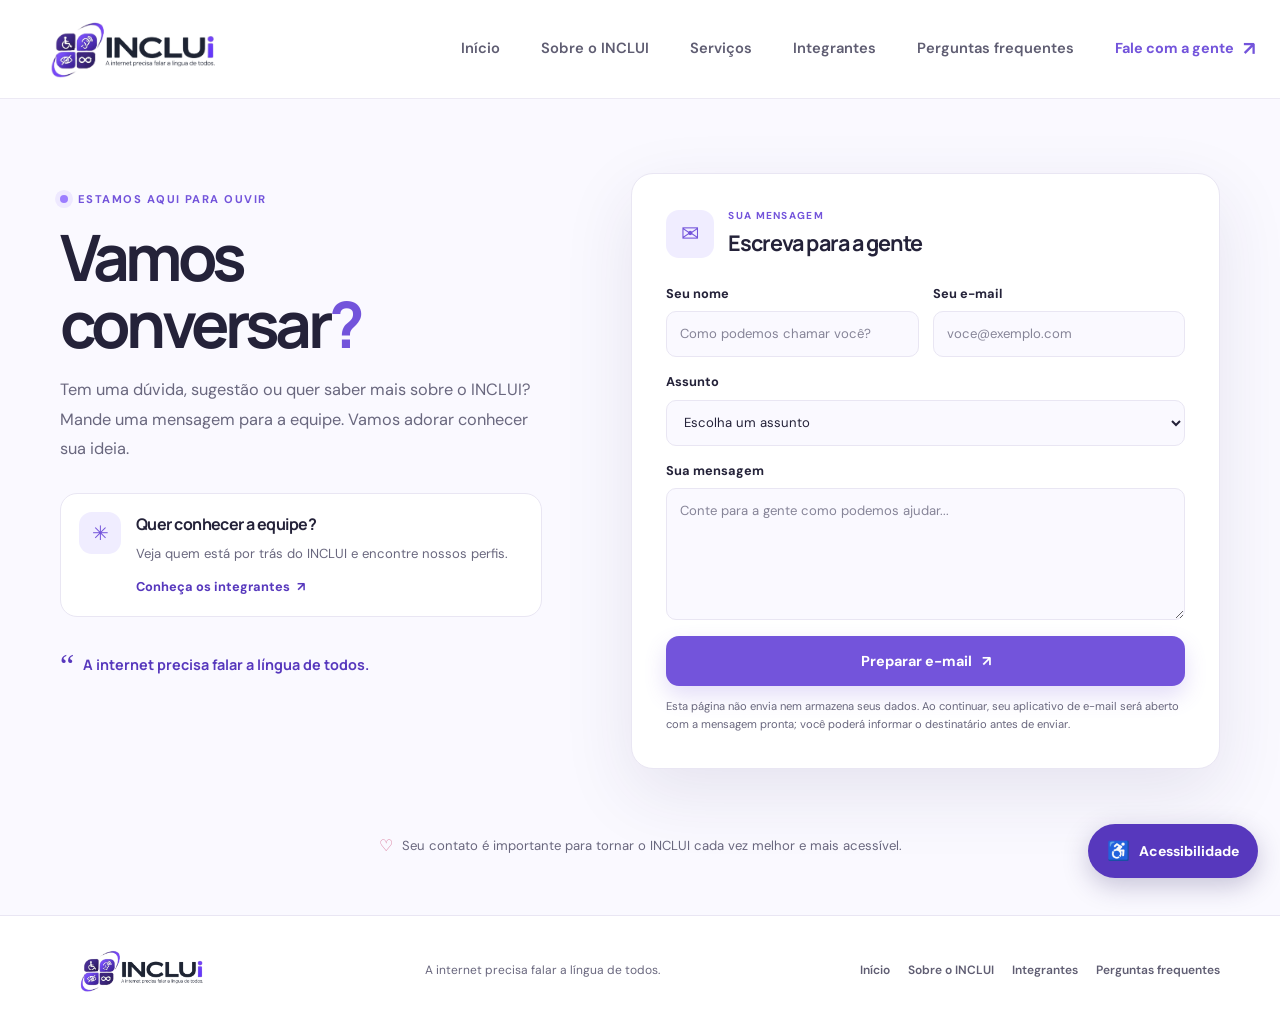
==== commit 647a9293: "estruturando página de contato com fomularios e link para a pagina de integrantes" ====
--- a/contato.html
+++ b/contato.html
@@ -1,18 +1,176 @@
-<!DOCTYPE html>
+<!doctype html>
 <html lang="pt-BR">
   <head>
     <meta charset="UTF-8" />
     <meta name="viewport" content="width=device-width, initial-scale=1.0" />
-    <title>Contato | INCLUI</title>
+    <meta
+      name="description"
+      content="Entre em contato com a equipe do INCLUI. Envie uma mensagem ou conheça os canais da equipe."
+    />
+    <meta name="theme-color" content="#faf9ff" />
+    <title>Contato — INCLUI</title>
+    <link rel="preconnect" href="https://fonts.googleapis.com" />
+    <link rel="preconnect" href="https://fonts.gstatic.com" crossorigin />
+    <link
+      href="https://fonts.googleapis.com/css2?family=DM+Sans:wght@400;500;600;700&family=Manrope:wght@500;600;700;800&display=swap"
+      rel="stylesheet"
+    />
     <link rel="stylesheet" href="css/style.css" />
   </head>
-  <body>
-    <main class="pagina-em-construcao">
-      <div class="container">
-        <h1>Contato</h1>
-        <p>Não iniciado.</p>
+  <body class="pagina-contato">
+    <a class="link-pular" href="#conteudo">Pular para o conteúdo</a>
+
+    <header class="cabecalho-site">
+      <a class="marca" href="index.html" aria-label="INCLUI — início">
+        <img
+          class="imagem-logo"
+          src="assets/images/logo.png"
+          data-logo-claro="assets/images/logo.png"
+          data-logo-escuro="assets/images/logo-escuro.png"
+          alt="INCLUI"
+        />
+      </a>
+
+      <button
+        class="botao-menu-mobile"
+        type="button"
+        aria-label="Abrir menu"
+        aria-expanded="false"
+        aria-controls="navegacao-principal"
+      >
+        <span></span><span></span><span></span>
+      </button>
+
+      <nav class="navegacao-principal" id="navegacao-principal" aria-label="Navegação principal">
+        <a href="index.html#inicio">Início</a>
+        <a href="sobre.html">Sobre o INCLUI</a>
+        <a href="index.html#servicos">Serviços</a>
+        <a href="integrantes.html">Integrantes</a>
+        <a href="faq.html">Perguntas frequentes</a>
+        <a class="link-cabecalho" href="contato.html" aria-current="page">
+          Fale com a gente <span aria-hidden="true">↗</span>
+        </a>
+      </nav>
+    </header>
+
+    <main id="conteudo">
+      <section class="contato-principal limite-secao" aria-labelledby="titulo-contato">
+        <div class="contato-introducao">
+          <p class="chamada"><span aria-hidden="true"></span> ESTAMOS AQUI PARA OUVIR</p>
+          <h1 id="titulo-contato">Vamos conversar<span>?</span></h1>
+          <p class="contato-descricao">
+            Tem uma dúvida, sugestão ou quer saber mais sobre o INCLUI?
+            Mande uma mensagem para a equipe. Vamos adorar conhecer sua ideia.
+          </p>
+
+          <aside class="contato-conexao">
+            <span class="contato-icone-equipe" aria-hidden="true">✳</span>
+            <div>
+              <h2>Quer conhecer a equipe?</h2>
+              <p>Veja quem está por trás do INCLUI e encontre nossos perfis.</p>
+              <a href="integrantes.html">Conheça os integrantes <span aria-hidden="true">↗</span></a>
+            </div>
+          </aside>
+
+          <div class="contato-frase">
+            <span aria-hidden="true">“</span>
+            <p>A internet precisa falar a língua de todos.</p>
+          </div>
+        </div>
+
+        <section class="cartao-formulario-contato" aria-labelledby="titulo-formulario-contato">
+          <div class="contato-formulario-cabecalho">
+            <span class="contato-formulario-icone" aria-hidden="true">✉</span>
+            <div>
+              <p class="chamada">SUA MENSAGEM</p>
+              <h2 id="titulo-formulario-contato">Escreva para a gente</h2>
+            </div>
+          </div>
+
+          <form id="formulario-contato">
+            <div class="campos-contato-linha">
+              <div class="campo-contato">
+                <label for="nome-contato">Seu nome</label>
+                <input
+                  id="nome-contato"
+                  name="nome"
+                  type="text"
+                  autocomplete="name"
+                  placeholder="Como podemos chamar você?"
+                  required
+                />
+              </div>
+              <div class="campo-contato">
+                <label for="email-contato">Seu e-mail</label>
+                <input
+                  id="email-contato"
+                  name="email"
+                  type="email"
+                  autocomplete="email"
+                  placeholder="voce@exemplo.com"
+                  required
+                />
+              </div>
+            </div>
+
+            <div class="campo-contato">
+              <label for="assunto-contato">Assunto</label>
+              <select id="assunto-contato" name="assunto" required>
+                <option value="" selected disabled>Escolha um assunto</option>
+                <option value="Dúvida">Tenho uma dúvida</option>
+                <option value="Sugestão">Quero enviar uma sugestão</option>
+                <option value="Parceria">Quero falar sobre parceria</option>
+                <option value="Outro assunto">Outro assunto</option>
+              </select>
+            </div>
+
+            <div class="campo-contato">
+              <label for="mensagem-contato">Sua mensagem</label>
+              <textarea
+                id="mensagem-contato"
+                name="mensagem"
+                rows="5"
+                placeholder="Conte para a gente como podemos ajudar..."
+                required
+              ></textarea>
+            </div>
+
+            <button class="botao botao-primario botao-enviar-contato" type="submit">
+              Preparar e-mail <span aria-hidden="true">↗</span>
+            </button>
+            <p class="aviso-formulario-contato" id="estado-formulario-contato" aria-live="polite">
+              Esta página não envia nem armazena seus dados. Ao continuar, seu aplicativo de e-mail será aberto com a mensagem pronta; você poderá informar o destinatário antes de enviar.
+            </p>
+          </form>
+        </section>
+      </section>
+
+      <section class="contato-nota limite-secao" aria-label="Informações sobre o envio da mensagem">
+        <span aria-hidden="true">♡</span>
+        <p>Seu contato é importante para tornar o INCLUI cada vez melhor e mais acessível.</p>
+      </section>
+    </main>
+
+    <footer class="rodape-site">
+      <div class="limite-secao conteudo-rodape">
+        <a class="marca marca-rodape" href="index.html" aria-label="INCLUI — voltar ao início">
+          <img
+            class="imagem-logo imagem-logo-rodape"
+            src="assets/images/logo.png"
+            data-logo-claro="assets/images/logo.png"
+            data-logo-escuro="assets/images/logo-escuro.png"
+            alt="INCLUI"
+          />
+        </a>
+        <p class="slogan-rodape">A internet precisa falar a língua de todos.</p>
+        <nav class="navegacao-rodape" aria-label="Navegação do rodapé">
+          <a href="index.html">Início</a>
+          <a href="sobre.html">Sobre o INCLUI</a>
+          <a href="integrantes.html">Integrantes</a>
+          <a href="faq.html">Perguntas frequentes</a>
+        </nav>
       </div>
-    </main>
+    </footer>
     <script src="js/script.js"></script>
   </body>
 </html>
--- a/css/style.css
+++ b/css/style.css
@@ -751,6 +751,62 @@
   clip: rect(0, 0, 0, 0);
   white-space: nowrap;
   clip-path: inset(50%);
+}
+
+.indicador-leitura {
+  position: fixed;
+  z-index: 100;
+  top: 0;
+  left: 0;
+  display: inline-flex;
+  align-items: center;
+  gap: 7px;
+  padding: 8px 11px;
+  border: 1px solid rgba(255,255,255,.25);
+  border-radius: 999px;
+  background: #312466;
+  box-shadow: 0 5px 18px rgba(27,20,58,.28);
+  color: #fff;
+  font-size: .78rem;
+  font-weight: 700;
+  line-height: 1;
+  opacity: 0;
+  pointer-events: none;
+  transform: translateY(4px) scale(.96);
+  transition: opacity 120ms ease, transform 120ms ease;
+}
+
+.indicador-leitura-ativo {
+  opacity: 1;
+  transform: translateY(0) scale(1);
+}
+
+.indicador-leitura-mao {
+  font-size: 1rem;
+}
+
+body[data-audio="ativo"] h1,
+body[data-audio="ativo"] h2,
+body[data-audio="ativo"] h3,
+body[data-audio="ativo"] h4,
+body[data-audio="ativo"] p,
+body[data-audio="ativo"] li,
+body[data-audio="ativo"] a,
+body[data-audio="ativo"] button,
+body[data-audio="ativo"] summary,
+body[data-audio="ativo"] blockquote,
+body[data-audio="ativo"] figcaption,
+body[data-audio="ativo"] strong,
+body[data-audio="ativo"] small,
+body[data-audio="ativo"] label,
+body[data-audio="ativo"] textarea,
+body[data-audio="ativo"] input,
+body[data-audio="ativo"] select,
+body[data-audio="ativo"] output,
+body[data-audio="ativo"] legend,
+body[data-audio="ativo"] [role="button"],
+body[data-audio="ativo"] [data-leitura] {
+  cursor: pointer;
 }
 
 .cartao-acessibilidade {
@@ -2587,4 +2643,798 @@
   .sobre-chamada-final .botao-claro {
     width: 100%;
   }
+}
+
+.pagina-integrantes {
+  min-height: 100vh;
+  background: var(--fundo);
+}
+
+.equipe-apresentacao {
+  position: relative;
+  display: grid;
+  min-height: 390px;
+  align-items: center;
+  overflow: hidden;
+  background:
+    radial-gradient(ellipse at 82% 45%, rgba(196, 180, 255, .35), transparent 34%),
+    var(--fundo-alternado);
+}
+
+.equipe-apresentacao-conteudo {
+  position: relative;
+  z-index: 1;
+  padding-block: 70px;
+}
+
+.equipe-apresentacao .chamada {
+  margin-bottom: 14px;
+}
+
+.equipe-apresentacao h1 {
+  max-width: 760px;
+  margin-bottom: 18px;
+  font-size: clamp(2.8rem, 6vw, 5rem);
+  letter-spacing: -.075em;
+  line-height: 1.05;
+}
+
+.equipe-apresentacao h1 span {
+  color: var(--roxo);
+}
+
+.equipe-apresentacao-conteudo>p:not(.chamada) {
+  max-width: 600px;
+  margin: 0;
+  color: var(--texto-suave);
+  font-size: 1.03rem;
+  line-height: 1.8;
+}
+
+.equipe-descer {
+  display: grid;
+  width: 42px;
+  height: 42px;
+  place-items: center;
+  margin-top: 26px;
+  border: 1px solid var(--borda);
+  border-radius: 50%;
+  background: var(--superficie);
+  color: var(--roxo-escuro);
+  font-size: 1.25rem;
+  transition: transform 180ms ease;
+}
+
+.equipe-descer:hover {
+  transform: translateY(3px);
+}
+
+.equipe-forma-equipe {
+  position: absolute;
+  top: 50%;
+  right: max(24px, calc((100vw - 1200px) / 2));
+  display: grid;
+  width: 190px;
+  height: 190px;
+  grid-template-columns: repeat(2, 1fr);
+  align-content: center;
+  justify-items: center;
+  gap: 12px;
+  border: 1px solid rgba(115, 84, 219, .16);
+  border-radius: 50%;
+  background: rgba(255,255,255,.55);
+  transform: translateY(-50%) rotate(-8deg);
+}
+
+.equipe-forma-equipe span {
+  grid-column: 1 / -1;
+  color: var(--roxo-escuro);
+  font-family: Manrope, "DM Sans", Arial, sans-serif;
+  font-size: .75rem;
+  font-weight: 800;
+  letter-spacing: .14em;
+}
+
+.equipe-forma-equipe i {
+  width: 25px;
+  height: 25px;
+  border: 4px solid rgba(115, 84, 219, .25);
+  border-radius: 50%;
+  background: #c9b8ff;
+}
+
+.equipe-forma-equipe i:nth-of-type(2) { background: #f0bba6; }
+.equipe-forma-equipe i:nth-of-type(3) { background: #9dc9b7; }
+.equipe-forma-equipe i:nth-of-type(4) { background: #98b7e5; }
+
+.equipe-secao {
+  padding-block: 76px 86px;
+}
+
+.equipe-cabecalho {
+  display: flex;
+  align-items: end;
+  justify-content: space-between;
+  gap: 28px;
+  margin-bottom: 30px;
+}
+
+.equipe-cabecalho .chamada {
+  margin-bottom: 9px;
+}
+
+.equipe-cabecalho h2 {
+  max-width: 600px;
+  margin-bottom: 0;
+  font-size: clamp(1.7rem, 3.4vw, 2.55rem);
+  letter-spacing: -.06em;
+  line-height: 1.2;
+}
+
+.equipe-cabecalho>p {
+  max-width: 280px;
+  margin: 0 0 3px;
+  color: var(--texto-suave);
+  font-size: .9rem;
+}
+
+.equipe-grade {
+  display: grid;
+  grid-template-columns: repeat(2, minmax(0, 1fr));
+  gap: 18px;
+}
+
+.cartao-integrante {
+  display: grid;
+  min-height: 245px;
+  grid-template-columns: 72px minmax(0, 1fr);
+  align-content: start;
+  align-items: center;
+  column-gap: 18px;
+  padding: 24px;
+  border: 1px solid var(--borda);
+  border-radius: 19px;
+  background: var(--superficie);
+  box-shadow: 0 12px 32px rgba(49, 37, 100, .045);
+  transition: border-color 180ms ease, box-shadow 180ms ease, transform 180ms ease;
+}
+
+.cartao-integrante:hover {
+  transform: translateY(-3px);
+  border-color: #c9baf8;
+  box-shadow: 0 16px 38px rgba(49, 37, 100, .09);
+}
+
+.integrante-avatar {
+  display: block;
+  width: 72px;
+  height: 72px;
+  grid-row: span 3;
+  object-fit: cover;
+  object-position: center;
+  border: 1px solid rgba(87, 56, 189, .12);
+  border-radius: 22px;
+}
+
+.integrante-avatar-lilas { background: #eee8ff; color: #5738bd; }
+.integrante-avatar-pessego { background: #fff0e8; color: #a64b34; }
+.integrante-avatar-verde { background: #e6f4ed; color: #287252; }
+.integrante-avatar-azul { background: #e7efff; color: #315eae; }
+
+.integrante-identificacao {
+  align-self: end;
+  margin: 0 0 3px;
+  color: var(--roxo);
+  font-size: .64rem;
+  font-weight: 700;
+  letter-spacing: .12em;
+}
+
+.cartao-integrante h3 {
+  align-self: start;
+  margin: 0;
+  font-size: clamp(1rem, 1.7vw, 1.22rem);
+  letter-spacing: -.045em;
+  line-height: 1.35;
+  overflow-wrap: anywhere;
+}
+
+.integrante-curso {
+  grid-column: 2;
+  margin: 6px 0 0;
+  color: var(--texto-suave);
+  font-size: .82rem;
+}
+
+.integrante-links {
+  display: flex;
+  grid-column: 1 / -1;
+  flex-wrap: wrap;
+  gap: 9px;
+  margin-top: 23px;
+  padding-top: 18px;
+  border-top: 1px solid var(--borda);
+}
+
+.integrante-links a {
+  display: inline-flex;
+  min-height: 38px;
+  align-items: center;
+  gap: 8px;
+  padding: 0 13px;
+  border: 1px solid var(--borda);
+  border-radius: 999px;
+  color: var(--texto);
+  font-size: .78rem;
+  font-weight: 700;
+  transition: border-color 180ms ease, background 180ms ease, color 180ms ease;
+}
+
+.integrante-links a:hover {
+  border-color: var(--roxo);
+  background: var(--lavanda);
+  color: var(--roxo-escuro);
+}
+
+.integrante-links a span {
+  color: var(--roxo);
+  font-size: 1rem;
+}
+
+.equipe-chamada {
+  display: flex;
+  align-items: center;
+  justify-content: space-between;
+  gap: 28px;
+  margin-block: 0 76px;
+  padding: 34px 40px;
+  border-radius: 22px;
+  background: linear-gradient(115deg, #6f53d1, #8b70e2);
+  color: #fff;
+}
+
+.equipe-chamada .chamada {
+  margin-bottom: 9px;
+  color: #e4dcff;
+}
+
+.equipe-chamada h2 {
+  max-width: 620px;
+  margin: 0;
+  font-size: clamp(1.45rem, 2.8vw, 2.1rem);
+  letter-spacing: -.055em;
+  line-height: 1.25;
+}
+
+.equipe-chamada .botao-claro {
+  flex: 0 0 auto;
+}
+
+body[data-tema="escuro"] .equipe-apresentacao {
+  background:
+    radial-gradient(ellipse at 82% 45%, rgba(112, 91, 179, .22), transparent 34%),
+    var(--fundo-alternado);
+}
+
+body[data-tema="escuro"] .equipe-forma-equipe {
+  border-color: var(--borda);
+  background: rgba(36, 34, 48, .72);
+}
+
+body[data-tema="escuro"] .equipe-forma-equipe span {
+  color: #e1d8ff;
+}
+
+body[data-tema="escuro"] .cartao-integrante {
+  border-color: var(--borda);
+  background: var(--superficie);
+  color: var(--texto);
+}
+
+body[data-tema="escuro"] .integrante-avatar {
+  border-color: var(--borda);
+}
+
+body[data-tema="escuro"] .integrante-avatar-lilas { background: #332d4b; color: #d0c2ff; }
+body[data-tema="escuro"] .integrante-avatar-pessego { background: #453322; color: #ffd1a0; }
+body[data-tema="escuro"] .integrante-avatar-verde { background: #20372f; color: #a9e3cb; }
+body[data-tema="escuro"] .integrante-avatar-azul { background: #27364d; color: #a9c7ff; }
+
+body[data-tema="escuro"] .integrante-links a {
+  border-color: var(--borda);
+  color: var(--texto);
+}
+
+body[data-tema="escuro"] .integrante-links a:hover {
+  background: #332d4b;
+  color: #e1d8ff;
+}
+
+@media (max-width: 740px) {
+  .equipe-apresentacao {
+    min-height: 350px;
+  }
+
+  .equipe-apresentacao-conteudo {
+    padding-block: 60px;
+  }
+
+  .equipe-forma-equipe {
+    top: 28px;
+    right: 20px;
+    width: 100px;
+    height: 100px;
+    gap: 5px;
+    opacity: .48;
+    transform: rotate(-8deg);
+  }
+
+  .equipe-forma-equipe i {
+    width: 16px;
+    height: 16px;
+    border-width: 2px;
+  }
+
+  .equipe-forma-equipe span {
+    font-size: .55rem;
+  }
+
+  .equipe-secao {
+    padding-block: 60px;
+  }
+
+  .equipe-cabecalho {
+    align-items: flex-start;
+    flex-direction: column;
+    gap: 10px;
+  }
+
+  .equipe-cabecalho>p {
+    max-width: 440px;
+  }
+
+  .equipe-grade {
+    grid-template-columns: 1fr;
+  }
+
+  .equipe-chamada {
+    align-items: flex-start;
+    flex-direction: column;
+    margin-bottom: 56px;
+    padding: 27px;
+  }
+}
+
+@media (max-width: 480px) {
+  .equipe-apresentacao h1 {
+    font-size: clamp(2.45rem, 12vw, 3.3rem);
+  }
+
+  .cartao-integrante {
+    grid-template-columns: 58px minmax(0, 1fr);
+    column-gap: 14px;
+    padding: 19px;
+  }
+
+  .integrante-avatar {
+    width: 58px;
+    height: 58px;
+    border-radius: 18px;
+  }
+
+  .cartao-integrante h3 {
+    font-size: 1rem;
+  }
+
+  .equipe-chamada .botao-claro {
+    width: 100%;
+  }
+}
+
+.botao-menu-mobile {
+  display: none;
+}
+
+@media (max-width: 800px) {
+  .cabecalho-site {
+    position: sticky;
+    top: 0;
+    z-index: 20;
+    min-height: 72px;
+    flex-wrap: nowrap;
+    gap: 12px;
+    padding: 8px 18px;
+  }
+
+  .botao-menu-mobile {
+    display: flex;
+    width: 44px;
+    height: 44px;
+    flex: 0 0 auto;
+    flex-direction: column;
+    align-items: center;
+    justify-content: center;
+    gap: 5px;
+    margin-left: auto;
+    padding: 0;
+    border: 1px solid var(--borda);
+    border-radius: 12px;
+    background: var(--superficie);
+    color: var(--texto);
+    cursor: pointer;
+  }
+
+  .botao-menu-mobile span {
+    display: block;
+    width: 19px;
+    height: 2px;
+    border-radius: 2px;
+    background: currentColor;
+    transition: transform 180ms ease, opacity 180ms ease;
+  }
+
+  .cabecalho-site.menu-aberto .botao-menu-mobile span:first-child {
+    transform: translateY(7px) rotate(45deg);
+  }
+
+  .cabecalho-site.menu-aberto .botao-menu-mobile span:nth-child(2) {
+    opacity: 0;
+  }
+
+  .cabecalho-site.menu-aberto .botao-menu-mobile span:last-child {
+    transform: translateY(-7px) rotate(-45deg);
+  }
+
+  .cabecalho-site .navegacao-principal {
+    position: absolute;
+    top: 100%;
+    right: 0;
+    left: 0;
+    z-index: 21;
+    display: none;
+    width: 100%;
+    flex-direction: column;
+    align-items: stretch;
+    gap: 0;
+    overflow: visible;
+    padding: 8px 18px 16px;
+    border-bottom: 1px solid var(--borda);
+    background: var(--superficie);
+    box-shadow: 0 16px 26px rgba(36, 34, 57, .12);
+    font-size: .92rem;
+    white-space: normal;
+  }
+
+  .cabecalho-site.menu-aberto .navegacao-principal {
+    display: flex;
+  }
+
+  .navegacao-principal>a:not(.link-cabecalho) {
+    padding: 12px 4px;
+    border-bottom: 1px solid var(--borda);
+  }
+
+  .cabecalho-site .navegacao-principal .link-cabecalho {
+    justify-content: flex-start;
+    margin: 10px 0 0;
+    padding: 11px 14px;
+    border-radius: 10px;
+    background: var(--lavanda);
+    color: var(--roxo-escuro);
+    font-size: .9rem;
+  }
+
+  body[data-tema="escuro"] .botao-menu-mobile,
+  body[data-tema="escuro"] .cabecalho-site .navegacao-principal {
+    border-color: var(--borda);
+    background: var(--superficie);
+    color: var(--texto);
+  }
+
+  body[data-tema="escuro"] .cabecalho-site .navegacao-principal .link-cabecalho {
+    background: #332d4b;
+    color: #e1d8ff;
+  }
+}
+
+.pagina-contato {
+  min-height: 100vh;
+  background: var(--fundo);
+}
+
+.contato-principal {
+  display: grid;
+  grid-template-columns: minmax(0, .9fr) minmax(420px, 1.1fr);
+  align-items: start;
+  gap: clamp(42px, 7vw, 92px);
+  padding-block: 74px 64px;
+}
+
+.contato-introducao {
+  padding-top: 18px;
+}
+
+.contato-introducao .chamada {
+  margin-bottom: 15px;
+}
+
+.contato-introducao h1 {
+  margin-bottom: 18px;
+  font-size: clamp(2.8rem, 5vw, 4.65rem);
+  letter-spacing: -.075em;
+  line-height: 1.05;
+}
+
+.contato-introducao h1 span {
+  color: var(--roxo);
+}
+
+.contato-descricao {
+  max-width: 480px;
+  margin-bottom: 30px;
+  color: var(--texto-suave);
+  font-size: 1.02rem;
+  line-height: 1.8;
+}
+
+.contato-conexao {
+  display: flex;
+  align-items: flex-start;
+  gap: 15px;
+  padding: 18px;
+  border: 1px solid var(--borda);
+  border-radius: 17px;
+  background: var(--superficie);
+}
+
+.contato-icone-equipe,
+.contato-formulario-icone {
+  display: grid;
+  width: 42px;
+  height: 42px;
+  flex: 0 0 auto;
+  place-items: center;
+  border-radius: 13px;
+  background: var(--lavanda);
+  color: var(--roxo);
+  font-size: 1.25rem;
+}
+
+.contato-conexao h2 {
+  margin: 0 0 5px;
+  font-size: 1rem;
+  letter-spacing: -.035em;
+}
+
+.contato-conexao p {
+  margin: 0 0 9px;
+  color: var(--texto-suave);
+  font-size: .82rem;
+  line-height: 1.6;
+}
+
+.contato-conexao a {
+  display: inline-flex;
+  align-items: center;
+  gap: 7px;
+  color: var(--roxo-escuro);
+  font-size: .8rem;
+  font-weight: 700;
+}
+
+.contato-conexao a:hover {
+  text-decoration: underline;
+  text-underline-offset: 3px;
+}
+
+.contato-frase {
+  display: flex;
+  align-items: flex-start;
+  gap: 9px;
+  margin-top: 32px;
+  color: var(--roxo-escuro);
+}
+
+.contato-frase span {
+  font-family: Georgia, serif;
+  font-size: 2rem;
+  line-height: 1;
+}
+
+.contato-frase p {
+  margin: 4px 0 0;
+  font-family: Manrope, "DM Sans", Arial, sans-serif;
+  font-size: .9rem;
+  font-weight: 700;
+}
+
+.cartao-formulario-contato {
+  padding: clamp(22px, 3.2vw, 34px);
+  border: 1px solid var(--borda);
+  border-radius: 22px;
+  background: var(--superficie);
+  box-shadow: var(--sombra);
+}
+
+.contato-formulario-cabecalho {
+  display: flex;
+  align-items: center;
+  gap: 14px;
+  margin-bottom: 23px;
+}
+
+.contato-formulario-icone {
+  width: 48px;
+  height: 48px;
+  font-size: 1.35rem;
+}
+
+.contato-formulario-cabecalho .chamada {
+  margin-bottom: 3px;
+  font-size: .63rem;
+}
+
+.contato-formulario-cabecalho h2 {
+  margin: 0;
+  font-size: 1.35rem;
+  letter-spacing: -.045em;
+}
+
+.campos-contato-linha {
+  display: grid;
+  grid-template-columns: repeat(2, minmax(0, 1fr));
+  gap: 14px;
+}
+
+.campo-contato {
+  display: grid;
+  gap: 7px;
+  margin-bottom: 15px;
+}
+
+.campo-contato label {
+  font-size: .8rem;
+  font-weight: 700;
+}
+
+.campo-contato input,
+.campo-contato select,
+.campo-contato textarea {
+  width: 100%;
+  min-height: 46px;
+  padding: 11px 13px;
+  border: 1px solid var(--borda);
+  border-radius: 10px;
+  background: var(--fundo);
+  color: var(--texto);
+  font: inherit;
+  font-size: .82rem;
+  transition: border-color 160ms ease, box-shadow 160ms ease;
+}
+
+.campo-contato textarea {
+  min-height: 132px;
+  resize: vertical;
+}
+
+.campo-contato input::placeholder,
+.campo-contato textarea::placeholder {
+  color: var(--texto-suave);
+  opacity: .8;
+}
+
+.campo-contato input:focus,
+.campo-contato select:focus,
+.campo-contato textarea:focus {
+  border-color: var(--roxo);
+  outline: 0;
+  box-shadow: 0 0 0 3px rgba(115, 84, 219, .14);
+}
+
+.botao-enviar-contato {
+  width: 100%;
+  justify-content: center;
+  gap: 10px;
+  margin-top: 1px;
+}
+
+.aviso-formulario-contato {
+  margin: 12px 0 0;
+  color: var(--texto-suave);
+  font-size: .7rem;
+  line-height: 1.6;
+}
+
+.contato-nota {
+  display: flex;
+  align-items: center;
+  justify-content: center;
+  gap: 9px;
+  padding-block: 0 56px;
+  color: var(--texto-suave);
+  text-align: center;
+}
+
+.contato-nota span {
+  color: #d66f93;
+}
+
+.contato-nota p {
+  margin: 0;
+  font-size: .82rem;
+}
+
+body[data-tema="escuro"] .contato-conexao,
+body[data-tema="escuro"] .cartao-formulario-contato {
+  border-color: var(--borda);
+  background: var(--superficie);
+  color: var(--texto);
+}
+
+body[data-tema="escuro"] .campo-contato input,
+body[data-tema="escuro"] .campo-contato select,
+body[data-tema="escuro"] .campo-contato textarea {
+  border-color: var(--borda);
+  background: #2b2938;
+  color: var(--texto);
+}
+
+body[data-tema="escuro"] .campo-contato input::placeholder,
+body[data-tema="escuro"] .campo-contato textarea::placeholder {
+  color: #aaa5ba;
+}
+
+@media (max-width: 900px) {
+  .contato-principal {
+    grid-template-columns: minmax(0, .85fr) minmax(360px, 1.15fr);
+    gap: 34px;
+  }
+}
+
+@media (max-width: 740px) {
+  .contato-principal {
+    grid-template-columns: 1fr;
+    gap: 30px;
+    padding-block: 54px 38px;
+  }
+
+  .contato-introducao {
+    padding-top: 0;
+  }
+
+  .contato-descricao {
+    margin-bottom: 22px;
+  }
+
+  .contato-frase {
+    margin-top: 22px;
+  }
+
+  .contato-nota {
+    padding-bottom: 44px;
+  }
+}
+
+@media (max-width: 520px) {
+  .contato-principal {
+    width: calc(100% - 32px);
+  }
+
+  .contato-introducao h1 {
+    font-size: clamp(2.5rem, 12vw, 3.5rem);
+  }
+
+  .campos-contato-linha {
+    grid-template-columns: 1fr;
+    gap: 0;
+  }
+
+  .cartao-formulario-contato {
+    padding: 21px 17px;
+  }
+
+  .contato-nota {
+    align-items: flex-start;
+    text-align: left;
+  }
 }
